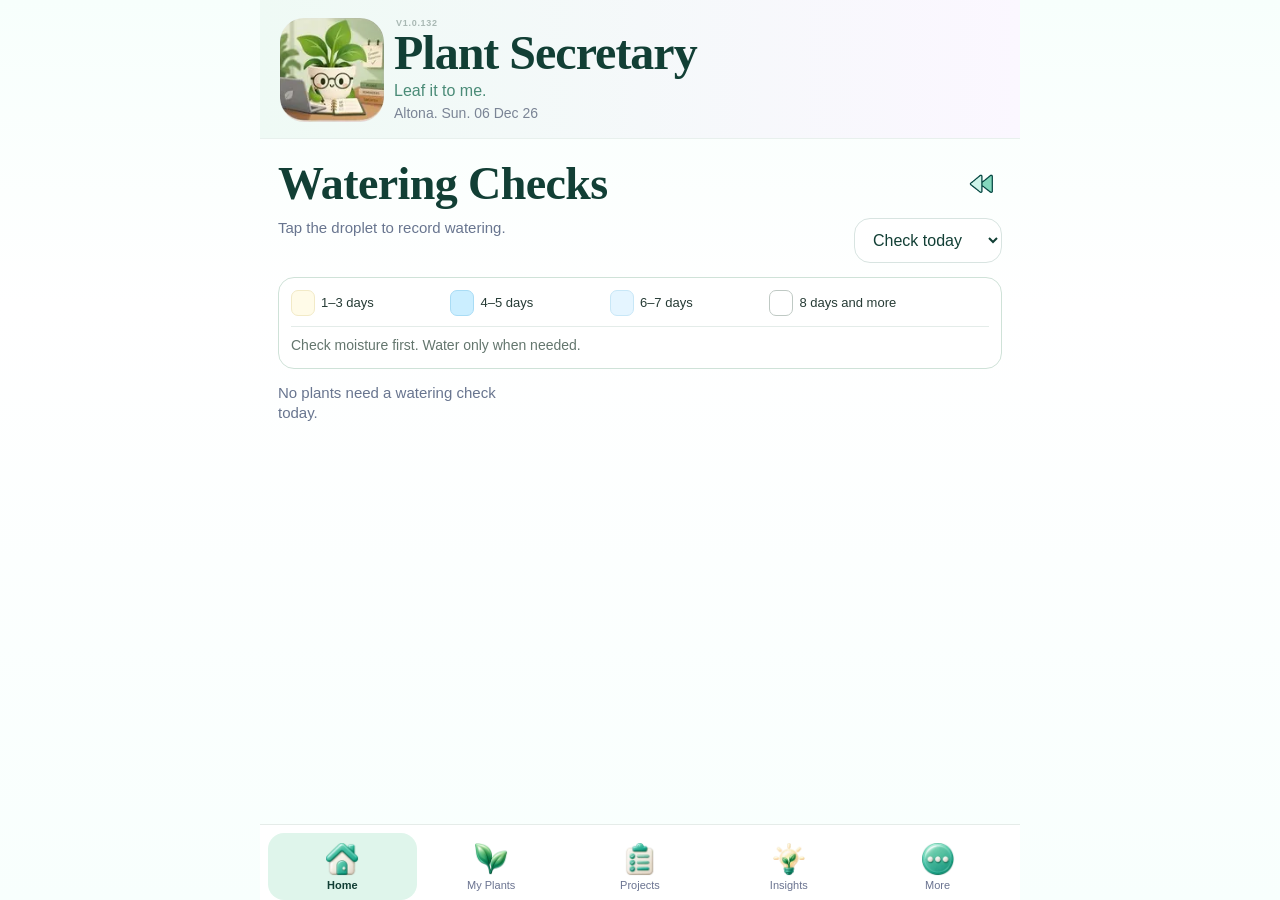
==== index.html @ b95bd858 "Update Brasil-only growing habit with Australian sources (v1.0.132)" ====
<!doctype html>
<html lang="en-AU">
<head>
<meta charset="utf-8">
<meta name="viewport" content="width=device-width,initial-scale=1,viewport-fit=cover,user-scalable=no">
<meta name="theme-color" content="#eef9f4">
<meta name="apple-mobile-web-app-capable" content="yes">
<meta name="apple-mobile-web-app-status-bar-style" content="default">
<meta name="apple-mobile-web-app-title" content="Plant Secretary">
<title>Plant Secretary</title>
<link rel="manifest" href="manifest.webmanifest">
<link rel="icon" href="icon.svg" type="image/svg+xml">
<style>
:root{--ink:#123f35;--muted:#68758f;--sea:#dff5eb;--sea2:#bfeadb;--green:#2f8f72;--lav:#eee5ff;--blue:#dff2ff;--blue2:#b8ddfb;--cream:#fffdf8;--card:#fff;--danger:#d74e5d;--shadow:0 8px 24px rgba(34,83,70,.08);--navh:76px}
*{box-sizing:border-box;-webkit-tap-highlight-color:transparent}html,body{margin:0;background:linear-gradient(180deg,#f7fffc 0,#fff 34%,#f8fffd 100%);color:var(--ink);font-family:-apple-system,BlinkMacSystemFont,"SF Pro Text","Segoe UI",sans-serif}body{min-height:100dvh}.app{max-width:760px;margin:0 auto;padding-bottom:calc(var(--navh) + env(safe-area-inset-bottom) + 16px)}
header{padding:calc(18px + env(safe-area-inset-top)) 20px 16px;background:linear-gradient(90deg,#effaf5,#fbf7ff);border-bottom:1px solid #e8f0ed}.brand{display:flex;align-items:center;justify-content:space-between;gap:14px}.brand-left{display:flex;gap:12px;align-items:center}.logo{font-size:46px;line-height:1}.version-label{display:block;margin:0 0 2px 2px;font-size:9px;line-height:1;letter-spacing:.08em;text-transform:uppercase;color:#7d918b;opacity:.62;font-weight:600}.brand h1{font-family:Georgia,serif;margin:0;font-size:clamp(32px,8vw,48px);line-height:.95;letter-spacing:-1px}.tag{margin:7px 0 0;color:#4a8b77;font-size:16px}.date{margin:5px 0 0;color:#7a8495;font-size:14px}.scribble{background:var(--lav);padding:10px 15px;border-radius:38% 44% 42% 48%;font-family:"Snell Roundhand","Segoe Script",cursive;color:#5b5a9c;font-size:15px;line-height:1.1;text-align:center;transform:rotate(-2deg)}
main{padding:18px 18px 28px}.page{display:none}.page.active{display:block}.section-head{display:flex;justify-content:space-between;align-items:center;gap:12px;margin-bottom:8px}.section-head h2{font-family:Georgia,serif;font-size:clamp(31px,8vw,46px);margin:0;letter-spacing:-.6px}.hint{color:var(--muted);font-size:15px;line-height:1.35;margin:0 0 15px}.select,.search,input,textarea,select{border:1px solid #d8e4e1;background:#fff;border-radius:16px;padding:12px 14px;font:inherit;color:var(--ink);outline:none}.select{min-width:132px}.controls{display:flex;gap:8px;overflow:auto;margin-bottom:14px}.pill{border:0;border-radius:999px;padding:10px 14px;background:#f1f5f4;color:#32564c;font-weight:650;white-space:nowrap}.pill.active{background:var(--green);color:#fff}.searchrow{display:flex;gap:8px;margin-bottom:14px}.search{width:100%}.iconbtn{border:0;background:var(--sea);border-radius:14px;padding:0 14px;font-size:20px;color:var(--ink)}
.tile-grid{display:grid;grid-template-columns:repeat(3,1fr);gap:10px}.plant-tile{aspect-ratio:1/1;border-radius:18px;padding:12px;background:linear-gradient(145deg,var(--blue),#edf9ff);border:1px solid #cae5f6;position:relative;display:flex;flex-direction:column;justify-content:space-between;box-shadow:0 4px 14px rgba(88,155,188,.08)}.plant-tile.regular{background:linear-gradient(145deg,#e7f7ff,#f4fbff)}.plant-tile.dry{background:linear-gradient(145deg,#fffdf7,#faf6ef);border-color:#eee8dd}.plant-tile.lav{background:linear-gradient(145deg,#f2ebff,#fbf8ff);border-color:#e7dcfa}.tile-top{display:flex;align-items:flex-start;justify-content:space-between}.light{font-size:33px;filter:saturate(1.1)}.ph{width:34px;height:34px;border-radius:50%;background:conic-gradient(#ff7c66 0 34%,#ffbf45 34% 66%,#f3e3c1 66% 100%);display:grid;place-items:center;border:2px solid #fff;box-shadow:0 1px 5px rgba(0,0,0,.08);font-size:9px;font-weight:800;color:#c34e3c}.ph.neutral{background:conic-gradient(#50b96d 0 45%,#d8d86d 45% 75%,#f4e7ca 75% 100%);color:#2d8a50}.tile-name{font-weight:800;font-size:16px;line-height:1.05;max-width:76%;margin-top:3px}.tile-bottom{display:flex;justify-content:space-between;align-items:end;gap:6px}.due{font-size:14px;color:#65718b;line-height:1.05}.due.today{font-weight:700}.drop{width:52px;height:52px;border:0;border-radius:15px;background:rgba(255,255,255,.86);box-shadow:inset 0 0 0 1px #cce6f4;display:grid;place-items:center;font-size:31px;cursor:pointer}.drop:active{transform:scale(.96)}.watered{outline:2px solid #4ba58a;background:linear-gradient(145deg,#d9f5eb,#effbf6)}
.nav{position:fixed;z-index:20;left:50%;bottom:0;transform:translateX(-50%);width:min(760px,100%);height:calc(var(--navh) + env(safe-area-inset-bottom));padding:8px 8px env(safe-area-inset-bottom);background:rgba(255,255,255,.96);backdrop-filter:blur(14px);border-top:1px solid #e5ece9;display:grid;grid-template-columns:repeat(5,1fr)}.nav button{border:0;background:transparent;border-radius:16px;color:#6a7390;font-size:11px;display:flex;flex-direction:column;align-items:center;justify-content:center;gap:3px}.nav button span{font-size:24px}.nav button.active{background:var(--sea);color:var(--ink);font-weight:700}
.summary{display:grid;grid-template-columns:repeat(2,1fr);gap:10px;margin:12px 0 16px}.sum{border-radius:18px;padding:14px;background:var(--card);box-shadow:var(--shadow);border:1px solid #e9efed}.sum:nth-child(2){background:var(--lav)}.sum:nth-child(3){background:#f7efe2}.sum:nth-child(4){background:var(--sea)}.sum strong{font-family:Georgia,serif;font-size:32px}.sum small{display:block;color:var(--muted);margin-top:3px}.panel{background:#fff;border:1px solid #e6eeeb;border-radius:20px;padding:15px;margin:12px 0;box-shadow:var(--shadow)}.panel h3{font-family:Georgia,serif;font-size:22px;margin:0 0 10px}.bar{height:12px;border-radius:999px;background:#edf2f0;overflow:hidden;margin:8px 0}.bar>i{display:block;height:100%;background:linear-gradient(90deg,#66b79e,#b7e6d8);border-radius:inherit}.due-list{display:grid;gap:8px}.due-item{display:flex;justify-content:space-between;align-items:center;padding:10px 0;border-bottom:1px solid #eef2f1}.due-item:last-child{border-bottom:0}
.collection{display:grid;grid-template-columns:repeat(2,1fr);gap:10px}.plant-card{background:#fff;border:1px solid #e4ece9;border-radius:18px;overflow:hidden;box-shadow:var(--shadow);cursor:pointer}.photo{aspect-ratio:4/3;background:linear-gradient(145deg,#e8f6ef,#eee8fb);display:grid;place-items:center;font-size:50px;overflow:hidden}.photo img{width:100%;height:100%;object-fit:cover}.pcopy{padding:10px}.pcopy strong{display:block}.pcopy em{display:block;color:#76809a;font-size:12px;margin-top:2px}.pcopy small{color:#65718b}.fab{position:fixed;right:max(18px,calc((100vw - 760px)/2 + 18px));bottom:calc(var(--navh) + env(safe-area-inset-bottom) + 18px);border:0;border-radius:999px;background:var(--green);color:#fff;padding:13px 16px;font-weight:750;box-shadow:0 10px 24px rgba(47,143,114,.27);z-index:15}
.project{display:flex;justify-content:space-between;gap:10px;align-items:center;padding:14px;border-radius:18px;background:#fff;border:1px solid #e7eeeb;margin-bottom:10px}.status{font-size:12px;padding:6px 9px;border-radius:999px;background:var(--lav);color:#65549a}.status.done{background:var(--sea);color:#2c755f}
.more-grid{display:grid;grid-template-columns:1fr 1fr;gap:10px}.more-card{border:1px solid #e4ece9;border-radius:18px;padding:15px;background:var(--sea);min-height:105px}.more-card:nth-child(even){background:var(--lav)}.more-card b{display:block;margin:8px 0 3px}.more-card small{color:#65718b}.full{grid-column:1/-1}
.modal{position:fixed;inset:0;z-index:50;background:rgba(17,42,35,.38);display:none;align-items:flex-end;justify-content:center}.modal.open{display:flex}.sheet{width:min(760px,100%);max-height:92dvh;overflow:auto;background:#fff;border-radius:28px 28px 0 0;padding:18px 18px calc(28px + env(safe-area-inset-bottom));box-shadow:0 -10px 30px rgba(0,0,0,.16)}.sheethead{display:flex;justify-content:space-between;align-items:center}.sheethead h3{font-family:Georgia,serif;font-size:28px;margin:0}.close{border:0;background:#eef4f2;border-radius:999px;width:38px;height:38px;font-size:21px}.hero-photo{width:100%;aspect-ratio:16/9;border-radius:18px;background:#fff;display:grid;place-items:center;overflow:hidden;font-size:70px}.hero-photo img{width:100%;height:100%;object-fit:cover}.formgrid{display:grid;gap:10px;margin-top:12px}.formgrid label{font-size:13px;color:#59677c}.formgrid input,.formgrid select,.formgrid textarea{width:100%;margin-top:5px}.primary{border:0;background:var(--green);color:#fff;border-radius:15px;padding:13px 16px;font-weight:750}.secondary{border:1px solid #cdded8;background:#fff;color:var(--ink);border-radius:15px;padding:12px 16px;font-weight:700}.actions{display:flex;gap:9px;margin-top:12px}.actions>*{flex:1}.quick{display:grid;grid-template-columns:repeat(2,1fr);gap:8px;margin-top:12px}.quick div{padding:10px;border-radius:14px;background:#f6faf8;font-size:13px}.history{font-size:13px;color:#627086}.history li{margin:8px 0}.guide-list{display:grid;gap:8px}.guide-row{padding:12px;border-radius:14px;background:linear-gradient(90deg,#f0fbf7,#f5efff);display:flex;justify-content:space-between;gap:10px}.toast{position:fixed;z-index:80;left:50%;bottom:calc(var(--navh) + env(safe-area-inset-bottom) + 12px);transform:translateX(-50%) translateY(20px);opacity:0;transition:.25s;background:#153f36;color:#fff;padding:10px 14px;border-radius:999px;font-size:13px;pointer-events:none}.toast.show{opacity:1;transform:translateX(-50%) translateY(0)}
@media(max-width:430px){header{padding-left:14px;padding-right:14px}.brand h1{font-size:35px}.logo{font-size:38px}.version-label{font-size:8px;margin-left:1px}.scribble{font-size:12px;padding:8px 10px}.date{font-size:12px}main{padding:16px 12px}.section-head h2{font-size:33px}.hint{font-size:13px}.tile-grid{grid-template-columns:repeat(3,1fr);gap:7px}.plant-tile{border-radius:14px;padding:9px}.light{font-size:26px}.ph{width:29px;height:29px}.tile-name{font-size:13px}.due{font-size:12px}.drop{width:43px;height:43px;border-radius:12px;font-size:25px}.summary{grid-template-columns:1fr 1fr}.more-grid{grid-template-columns:1fr 1fr}}
@media(max-width:350px){.tile-grid{grid-template-columns:repeat(2,1fr)}}
</style>
<link rel="stylesheet" href="home-art.css?v=25"><link rel="stylesheet" href="undo-control.css?v=1.0.41"><link rel="stylesheet" href="add-plant-icon.css?v=1.0.50"><link rel="stylesheet" href="nav-art.css?v=1.0.30"><link rel="stylesheet" href="more-art.css?v=1.0.75"><style id="my-plants-current">
#plants .collection{display:grid;grid-template-columns:repeat(4,minmax(0,1fr));gap:14px 10px;align-items:start}
#plants .plant-card{position:relative;display:flex;flex-direction:column;align-items:center;min-width:0;background:transparent;border:0;border-radius:0;overflow:visible;box-shadow:none;cursor:pointer}
#plants .photo{position:relative!important;width:100%;aspect-ratio:1/1!important;border-radius:50%!important;overflow:hidden!important;isolation:isolate;background:#fff;display:grid;place-items:center;font-size:32px;border:1px solid #e0eae6}
#plants .photo img{display:block;width:100%;height:100%;object-fit:cover;border-radius:50%}
#plants .pcopy{width:100%;min-height:34px;display:flex;justify-content:center;align-items:flex-start;padding:7px 2px 0;text-align:center;background:transparent}
#plants .pcopy strong{display:block;width:100%;font-size:11px;line-height:1.12;font-weight:750;overflow-wrap:anywhere;color:var(--ink)}
.plant-location-selector{display:flex;justify-content:flex-end;margin:2px 0 14px}.location-select{position:relative;display:inline-flex;align-items:center;gap:7px;background:var(--sea);border:1px solid #d2e7df;border-radius:15px;padding:8px 10px;color:var(--ink);min-width:128px}.location-select svg{width:20px;height:20px;flex:0 0 20px}.location-select select{appearance:auto;-webkit-appearance:menulist;border:0;background:transparent;padding:0 2px 0 0;border-radius:0;color:var(--ink);font:inherit;font-weight:700;min-width:88px;outline:0}
@media(max-width:430px){#plants .collection{grid-template-columns:repeat(4,minmax(0,1fr));gap:13px 8px}#plants .photo{font-size:27px}#plants .pcopy{min-height:32px;padding-top:6px}#plants .pcopy strong{font-size:10.5px;line-height:1.1}.plant-location-selector{margin-top:0;margin-bottom:12px}.location-select{min-width:118px;padding:7px 9px}.location-select select{font-size:13px;min-width:80px}.location-select svg{width:18px;height:18px;flex-basis:18px}}
@media(max-width:350px){#plants .collection{gap:11px 6px}#plants .pcopy strong{font-size:9.5px}}
</style></head>
<body>
<div class="app">
<header><div class="brand"><div class="brand-left"><span class="heading-logo-frame"><img class="heading-logo" src="assets/heading-logo.webp" alt=""></span><div><span class="version-label">v1.0.132</span><h1>Plant Secretary</h1><p class="tag">Your plants. Happier days.</p><p class="date" id="dateLine">Altona, Victoria</p></div></div><div class="scribble">Good plants<br>Brighter days ♡</div></div></header>
<main>
<section class="page active" id="home"><div class="section-head"><h2>Watering Checks</h2><select class="select" id="homeFilter"><option value="today">Check today</option><option value="today-indoor">Indoor</option><option value="today-outdoor">Outdoor</option><option value="all">All</option></select></div><p class="hint">Tap the droplet to record watering.</p><div class="watering-legend" role="group" aria-label="Tile colour legend"><div class="watering-legend-items"><span class="watering-legend-item"><i class="watering-legend-swatch pale-yellow" aria-hidden="true"></i><span>1–3 days</span></span><span class="watering-legend-item"><i class="watering-legend-swatch sky-blue" aria-hidden="true"></i><span>4–5 days</span></span><span class="watering-legend-item"><i class="watering-legend-swatch light-blue" aria-hidden="true"></i><span>6–7 days</span></span><span class="watering-legend-item"><i class="watering-legend-swatch white" aria-hidden="true"></i><span>8 days and more</span></span></div><p class="watering-legend-note">Check moisture first. Water only when needed.</p></div><div class="tile-grid" id="wateringGrid"></div></section>
<section class="page" id="plants"><div class="section-head"><div><h2>My Plants</h2><p class="hint" id="countLine" style="margin:2px 0 0"></p></div></div><div id="plantLocationSelector" class="plant-location-selector"><label class="location-select" aria-label="Filter plants by location"><svg viewBox="0 0 24 24" aria-hidden="true"><path d="M4 6h16M7 12h10M10 18h4" fill="none" stroke="currentColor" stroke-width="2" stroke-linecap="round"/></svg><select id="locationFilter"><option value="all">All plants</option><option value="Indoor">Indoor</option><option value="Outdoor">Outdoor</option></select></label></div><div class="collection" id="collection"></div><button class="fab" id="addPlantBtn">＋ Add Plant</button></section>
<section class="page" id="projects"><div class="section-head"><h2>Projects</h2></div><p class="hint">Repotting, propagating, buying new plants and anything else you want to plan.</p><div id="projectList"></div><button class="primary" id="newProjectBtn">＋ Add New Project</button></section>
<section class="page" id="insights"><div class="section-head"><h2>Insights</h2><select class="select"><option>This month</option></select></div><p class="hint">A summary of your plant care.</p><div class="summary" id="summaryCards"></div><div class="panel"><h3>Watering this month</h3><div class="bar"><i id="waterBar" style="width:0%"></i></div><small class="hint" id="waterText"></small></div><div class="panel"><h3>Care due soon</h3><div class="due-list" id="dueSoon"></div></div><div class="panel"><h3>Overdue care</h3><div class="due-list" id="overdue"></div></div><div class="panel"><h3>Your collection</h3><div id="collectionStats"></div></div></section>
<section class="page" id="more"><div class="section-head"><h2>More</h2></div><p class="hint">Tools, settings and extras for your plant journey.</p><div class="more-grid"><div class="more-card"><img class="more-art more-art-care-guides" src="assets/care-guides.webp" alt=""><b>Care Guides</b><small>General plant care tips and resources</small></div><div class="more-card"><img class="more-art more-art-plant-notes" src="assets/plant-notes.webp?v=1.0.72" alt=""><b>Plant Notes</b><small>Your notes, photos and observations</small></div><div class="more-card"><b>Reminders</b><small>Manage care reminders</small></div><div class="more-card"><img class="more-art more-art-weather" src="assets/weather.webp?v=1.0.72" alt=""><b>Weather</b><small>Altona, Victoria</small></div><div class="more-card"><img class="more-art more-art-backup-restore" src="assets/backup-restore.webp?v=1.0.75" alt=""><b>Backup & Restore</b><small>Export or import your saved data</small></div><div class="more-card"><img class="more-art more-art-settings" src="assets/settings.webp?v=1.0.78" alt=""><b>Settings</b><small>Units, notifications and preferences</small></div><div class="more-card full"><img class="more-art more-art-about" src="assets/about-plant-secretary.webp" alt=""><b>About Plant Secretary</b><small>Version 1.0.127 · Local-first personal plant care app</small></div></div></section>
</main>
<nav class="nav"><button class="active" data-page="home"><span>⌂</span>Home</button><button data-page="plants"><span>🌿</span>My Plants</button><button data-page="projects"><span>☑︎</span>Projects</button><button data-page="insights"><span>▥</span>Insights</button><button data-page="more"><span>☰</span>More</button></nav>
</div>
<div class="modal" id="plantModal"><div class="sheet"><div class="sheethead"><h3 id="modalTitle">Plant Profile</h3><button class="close" data-close>×</button></div><div id="plantProfile"></div></div></div>
<div class="modal" id="addModal"><div class="sheet"><div class="sheethead"><h3>Add a New Plant</h3><button class="close" data-close>×</button></div><form id="addForm" class="formgrid"><label>Photo<input id="newPhoto" type="file" accept="image/*"></label><label>Plant / display name<input id="newName" required placeholder="e.g. Gardenia"></label><label>Botanical name<input id="newBotanical" required placeholder="e.g. Gardenia jasminoides"></label><label>Date acquired<input id="newAcquiredDate" type="date" required></label><label>Location<select id="newLocation"><option>Indoor</option><option>Outdoor</option></select></label><button class="primary" type="submit">Save Plant</button></form></div></div>
<div class="toast" id="toast"></div>
<script src="plant-storage.js?v=1.0.121"></script>
<script>
const BASE_PLANTS=[
['Begonia','Begonia maculata','Indoor',null,'indirect','5.5–6.5','moist'],['Birkin — green pot','Philodendron Birkin','Indoor',null,'indirect','5.5–6.5','regular'],['Birkin — white pot','Philodendron Birkin','Indoor',null,'indirect','5.5–6.5','regular'],['Burro’s Tail','Sedum morganianum','Indoor',null,'sun','6.0–7.0','dry'],['Coriander','Coriandrum sativum','Indoor',null,'sun','6.2–6.8','moist'],['Friendship Plant','Pilea involucrata','Indoor',null,'indirect','5.5–6.5','moist'],['Gardenia','Gardenia jasminoides','Indoor',null,'indirect','5.0–6.0','moist'],['Golden Pothos','Epipremnum aureum','Indoor',null,'indirect','6.0–6.5','regular'],['Ice Plant','Mesembryanthemum / Delosperma','Indoor',null,'sun','6.0–7.0','dry'],['Maidenhair Fern','Adiantum','Indoor',null,'indirect','5.5–6.5','moist'],['Marble Queen Pothos','Epipremnum aureum Marble Queen','Indoor',null,'indirect','6.0–6.5','regular'],['Monstera — thick','Monstera deliciosa','Indoor',null,'indirect','5.5–7.0','regular'],['Monstera — thin','Monstera deliciosa','Indoor',null,'indirect','5.5–7.0','regular'],['Orchids — Purple','Phalaenopsis','Indoor',null,'indirect','5.5–6.5','regular'],['Orchids — White','Phalaenopsis','Indoor',null,'indirect','5.5–6.5','regular'],['Peace Lily','Spathiphyllum','Indoor',null,'indirect','5.8–6.5','moist'],['Pink Lady','Callisia repens','Indoor',null,'indirect','5.5–6.5','regular'],['Snake Plant — Bub','Dracaena trifasciata','Indoor',null,'low','5.5–7.5','dry'],['Snake Plant — Mum','Dracaena trifasciata','Indoor',null,'low','5.5–7.5','dry'],['Variegated String of Pearls','Curio rowleyanus','Indoor',null,'sun','6.0–7.0','dry'],['Window Boat','Haworthia cymbiformis','Indoor',null,'indirect','6.0–7.5','dry'],['ZZ Plant — Thick','Zamioculcas zamiifolia','Indoor',null,'low','6.0–7.0','dry'],['ZZ Plant — Thin','Zamioculcas zamiifolia','Indoor',null,'low','6.0–7.0','dry'],['Bougainvillea — White','Bougainvillea','Outdoor',null,'sun','5.5–6.5','regular'],['Calamansi — Dwarf','Citrus × microcarpa','Outdoor',null,'sun','5.5–6.5','regular'],['Firecracker — Chilli','Capsicum annuum','Outdoor',null,'sun','6.0–6.8','moist'],['Habanero','Capsicum chinense','Outdoor',null,'sun','6.0–6.8','moist'],['Jalapeño','Capsicum annuum','Outdoor',null,'sun','6.0–6.8','moist'],['Lemon','Citrus limon','Outdoor',null,'sun','5.5–6.5','regular'],['Lemon — Dwarf',"Citrus × limon 'Meyer'",'Outdoor',null,'sun','5.5–6.5','regular'],['Mint','Mentha','Outdoor',null,'part','6.0–7.0','moist'],['Parsley','Petroselinum crispum','Outdoor',null,'part','6.0–7.0','moist'],['Rosemary — purple flowers','Salvia rosmarinus','Outdoor',null,'sun','6.0–7.5','dry'],['Silver Dollar Eucalyptus','Eucalyptus cinerea','Outdoor',null,'sun','5.5–7.5','regular'],['Thai Peppers','Capsicum annuum','Outdoor',null,'sun','6.0–6.8','moist'],['Timble — Chilli','Capsicum annuum','Outdoor',null,'sun','6.0–6.8','moist']
];
const KEY='plant-secretary-v1'; const PROJECT_KEY='plant-secretary-projects-v1';
function seed(){return BASE_PLANTS.map((p,i)=>({id:'p'+i,name:p[0],botanical:p[1],common:'',location:p[2],interval:null,light:p[4],ph:p[5],demand:p[6],lastWatered:null,history:[],notes:'',photoId:null}))}
let plants=JSON.parse(localStorage.getItem(KEY)||'null')||seed(); let projects=JSON.parse(localStorage.getItem(PROJECT_KEY)||'null')||[{id:1,title:'Repot Peace Lily',type:'Repotting',status:'To do'},{id:2,title:'Propagate Monstera',type:'Propagation',status:'In progress'},{id:3,title:'Buy new plant',type:'Wishlist',status:'To do'}]; let plantFilter='all',sortAsc=true;
const $=s=>document.querySelector(s), $$=s=>[...document.querySelectorAll(s)];
function save(){const pending=window.PLANT_DATA_STORAGE.persist({plants,projects});pending.catch(error=>console.error('Plant records could not be saved',error));return pending}
function latestWateredAt(p){const history=(p?.history||[]).filter(h=>h?.type==='Watered'&&h.date).map(h=>h.date).sort((a,b)=>new Date(b)-new Date(a));return history[0]||p?.lastWatered||null}
function daysUntil(p){const interval=window.PLANT_WATERING_AUDIT?.interval(p)??null;if(interval===null)return null;const last=latestWateredAt(p);if(!last)return 0;const due=new Date(last);due.setHours(0,0,0,0);due.setDate(due.getDate()+interval);const t=new Date();t.setHours(0,0,0,0);return Math.ceil((due-t)/86400000)}
function lightIcon(l){return l==='sun'?'☀️':l==='part'?'🌤️':l==='low'?'☁️':'🌤️'}
function tileClass(p,i){return p.demand==='dry'?'dry':p.demand==='regular'?'regular':(i%7===0?'lav':'')}
function dueLabel(p){const d=daysUntil(p);if(d===null)return 'Manual moisture check';if(!latestWateredAt(p)||d<=0)return 'Check today';if(d===1)return 'In 1 day';return `In ${d} days`}
function renderWatering(){const mode=$('#homeFilter').value;const locationRank=location=>String(location||'').toLowerCase()==='indoor'?0:String(location||'').toLowerCase()==='outdoor'?1:2;let list=[...plants].sort((a,b)=>{const byLocation=locationRank(a.location)-locationRank(b.location);return byLocation||String(a.name||'').localeCompare(String(b.name||''),'en-AU',{sensitivity:'base',numeric:true})});if(mode==='today')list=list.filter(p=>daysUntil(p)!==null&&daysUntil(p)<=0);$('#wateringGrid').innerHTML=list.map((p,i)=>`<article class="plant-tile ${tileClass(p,i)} ${p.lastWatered&&daysUntil(p)>0?'watered':''}"><div><div class="tile-top"><span class="light">${lightIcon(p.light)}</span><span class="ph ${/6\.5–7|6\.0–7|7\.5/.test(p.ph)?'neutral':''}">pH</span></div><div class="tile-name">${p.name}</div></div><div class="tile-bottom"><div class="due ${daysUntil(p)!==null&&daysUntil(p)<=0?'today':''}">${dueLabel(p)}</div><button class="drop" aria-label="Record watering for ${p.name}" data-water="${p.id}">💧</button></div></article>`).join('')||'<p class="hint">No plants need a watering check today.</p>'}
function renderCollection(){let list=plants.filter(p=>plantFilter==='all'||p.location===plantFilter);list.sort((a,b)=>String(a.name||'').localeCompare(String(b.name||''),'en-AU',{sensitivity:'base',numeric:true}));const indoor=plants.filter(p=>p.location==='Indoor').length,outdoor=plants.length-indoor;$('#countLine').textContent=`${plants.length} plants · ${indoor} Indoor · ${outdoor} Outdoor`;$('#collection').innerHTML=list.map(p=>`<article class="plant-card" data-profile="${p.id}" role="button" tabindex="0"><div class="photo" id="photo-${p.id}">🌿</div><div class="pcopy"><strong>${p.name}</strong></div></article>`).join('');list.forEach(loadCardPhoto);requestAnimationFrame(()=>{window.PLANT_PHOTO_TOOLS?.applyWithin(document.getElementById('collection'))})}
function renderProjects(){ $('#projectList').innerHTML=projects.map(p=>`<div class="project"><div><b>${p.title}</b><div class="hint" style="margin:3px 0 0">${p.type}</div></div><button class="status ${p.status==='Done'?'done':''}" data-project="${p.id}">${p.status}</button></div>`).join('')}
function renderInsights(){const now=new Date(),month=now.getMonth();let watered=0,pruned=0,repotted=0,fed=0;plants.forEach(p=>(p.history||[]).forEach(h=>{const d=new Date(h.date);if(d.getMonth()===month&&d.getFullYear()===now.getFullYear()){if(h.type==='Watered')watered++;if(h.type==='Pruned')pruned++;if(h.type==='Repotted')repotted++;if(h.type==='Fed')fed++}}));$('#summaryCards').innerHTML=`<div class="sum"><strong>${watered}</strong><small>Plants watered this month</small></div><div class="sum"><strong>${pruned}</strong><small>Plants pruned</small></div><div class="sum"><strong>${repotted}</strong><small>Plants repotted</small></div><div class="sum"><strong>${fed}</strong><small>Plants fed</small></div>`;$('#waterBar').style.width=Math.min(100,watered/Math.max(1,plants.length)*100)+'%';$('#waterText').textContent=`${watered} watering records this month across ${plants.length} plants.`;const due=plants.map(p=>({p,d:daysUntil(p)})).filter(x=>x.d>0&&x.d<=7).sort((a,b)=>a.d-b.d).slice(0,6);$('#dueSoon').innerHTML=due.map(x=>`<div class="due-item"><b>${x.p.name}</b><span>in ${x.d} day${x.d===1?'':'s'} 💧</span></div>`).join('')||'<span class="hint">Nothing due in the next 7 days.</span>';const over=plants.map(p=>({p,d:daysUntil(p)})).filter(x=>x.p.lastWatered&&x.d<0).sort((a,b)=>a.d-b.d).slice(0,6);$('#overdue').innerHTML=over.map(x=>`<div class="due-item"><b>${x.p.name}</b><span style="color:var(--danger)">${Math.abs(x.d)} day${Math.abs(x.d)===1?'':'s'} overdue</span></div>`).join('')||'<span class="hint">No overdue watering records.</span>';const indoor=plants.filter(p=>p.location==='Indoor').length;$('#collectionStats').innerHTML=`<div style="font-size:30px;font-family:Georgia,serif"><b>${plants.length}</b> plants</div><p class="hint">${indoor} indoor · ${plants.length-indoor} outdoor</p>`}
function renderAll(){renderWatering();renderCollection();renderProjects();renderInsights()}
async function water(id){
  await window.PLANT_STORAGE_READY;
  const p=plants.find(x=>String(x.id)===String(id));if(!p)return false;
  const previousHistory=p.history,previousLastWatered=p.lastWatered;
  const history=Array.isArray(p.history)?p.history:[],nowDate=new Date();
  const sameLocalDay=v=>{const d=new Date(v);return !Number.isNaN(d.getTime())&&d.getFullYear()===nowDate.getFullYear()&&d.getMonth()===nowDate.getMonth()&&d.getDate()===nowDate.getDate()};
  if(history.some(h=>h?.type==='Watered'&&sameLocalDay(h.date))){renderWatering();toast(`Watering is already recorded today for ${p.name}`);return false}
  const now=nowDate.toISOString();p.lastWatered=now;p.history=[{type:'Watered',date:now},...history];
  try{await save()}catch(error){p.history=previousHistory;p.lastWatered=previousLastWatered;throw error}
  try{renderWatering()}catch(error){console.error('Watering saved, but grid refresh failed',error)}try{renderInsights()}catch(error){console.error('Insights refresh failed after watering was saved',error)}toast(`${p.name} watered · ${daysUntil(p)===null?'manual moisture checks required':`next inspection in ${window.PLANT_WATERING_AUDIT.interval(p)} days`}`);return true;
}window.PLANT_RECORD_WATERING=water;
function toast(t){const el=$('#toast');el.textContent=t;el.classList.add('show');setTimeout(()=>el.classList.remove('show'),2200)}
function openModal(id){const p=plants.find(x=>x.id===id);if(!p)return;$('#plantModal').dataset.plantId=String(p.id);$('#modalTitle').textContent=p.name;$('#plantProfile').innerHTML=`<div class="hero-photo" id="hero-${p.id}">🌿</div><div class="quick"><div><b>Water</b><br>${window.PLANT_WATERING_AUDIT?.summary(p)||'Manual moisture checks'}</div><div>${lightIcon(p.light)} <b>Sunlight</b><br>${p.light==="sun"?"direct":p.light}</div><div><b>Soil</b><br><span data-care-summary="soil"></span></div><div><b>pH</b><br>${p.ph||'Not set'}</div><div><b>Feed</b><br><span data-care-summary="feed"></span></div><div><b>Prune / Pinch</b><br><span data-care-summary="prune"></span></div></div><div class="panel"><h3>Care History</h3><ul class="history">${(()=>{let seenWatered=false;return [...(p.history||[])].sort((a,b)=>new Date(b.date)-new Date(a.date)).filter(h=>h.type!=='Watered'||(!seenWatered&&(seenWatered=true))).slice(0,8)})().map(h=>`<li><b>${h.type}</b> · ${new Date(h.date).toLocaleDateString('en-AU')}</li>`).join('')||'<li>No care records yet.</li>'}</ul><div class="actions"><button class="secondary" data-log="Pruned" data-id="${p.id}">Log pruning</button><button class="secondary" data-log="Pinched" data-id="${p.id}">Log pinching</button></div><div class="actions"><button class="secondary" data-log="Repotted" data-id="${p.id}">Log repotting</button><button class="secondary" data-log="Fed" data-id="${p.id}">Log feeding</button></div></div><div class="panel"><h3>Comprehensive Care Guide</h3><div class="guide-list">${['Plant features','Sunlight','Watering checks','Soil','pH','Feeding','Growth habit','Pruning','Pinching','Repotting','Propagation','Common problems','Seasonal care','Recommended products'].map(x=>`<div class="guide-row"><b>${x}</b><span>›</span></div>`).join('')}</div></div>`;loadHeroPhoto(p);$('#plantModal').classList.add('open')}
function closeModals(){$$('.modal').forEach(m=>m.classList.remove('open'))}
function logCare(id,type){const p=plants.find(x=>x.id===id);p.history=p.history||[];p.history.unshift({type,date:new Date().toISOString()});save();openModal(id);renderInsights();toast(`${type} recorded for ${p.name}`)}
function db(){return new Promise((res,rej)=>{const r=indexedDB.open('PlantSecretaryPhotos',1);r.onupgradeneeded=()=>r.result.createObjectStore('photos');r.onsuccess=()=>res(r.result);r.onerror=()=>rej(r.error)})}
const PHOTO_MAX_SOURCE_BYTES=20*1024*1024,PHOTO_MAX_EDGE=1280,PHOTO_WEBP_QUALITY=.82;
async function decodePhoto(file){if('createImageBitmap'in window){try{return{source:await createImageBitmap(file,{imageOrientation:'from-image'}),close:true}}catch(_){try{return{source:await createImageBitmap(file),close:true}}catch(__){}}}const url=URL.createObjectURL(file);try{const img=new Image();img.decoding='async';img.src=url;if(img.decode)await img.decode();else await new Promise((resolve,reject)=>{img.onload=resolve;img.onerror=reject});return{source:img,close:false}}finally{URL.revokeObjectURL(url)}}
function encodePhotoCanvas(canvas,type){return new Promise((resolve,reject)=>{try{canvas.toBlob(resolve,type,PHOTO_WEBP_QUALITY)}catch(error){reject(error)}})}
async function optimizePhoto(file){
 if(!(file instanceof Blob)||!String(file.type||'').toLowerCase().startsWith('image/'))throw new Error('PHOTO_NOT_IMAGE');
 if(file.size>PHOTO_MAX_SOURCE_BYTES)throw new Error('PHOTO_TOO_LARGE');
 let loaded;try{loaded=await decodePhoto(file)}catch(_){throw new Error('PHOTO_UNSUPPORTED')}
 const src=loaded.source;
 try{
  const w=Number(src.width||src.naturalWidth)||0,h=Number(src.height||src.naturalHeight)||0;
  if(!w||!h)throw new Error('PHOTO_UNSUPPORTED');
  const scale=Math.min(1,PHOTO_MAX_EDGE/Math.max(w,h)),canvas=document.createElement('canvas');
  canvas.width=Math.max(1,Math.round(w*scale));canvas.height=Math.max(1,Math.round(h*scale));
  const ctx=canvas.getContext('2d');if(!ctx)throw new Error('PHOTO_PROCESSING_FAILED');
  ctx.drawImage(src,0,0,canvas.width,canvas.height);
  let blob=null;try{blob=await encodePhotoCanvas(canvas,'image/webp')}catch(_){}
  if(blob?.size>0&&blob.type==='image/webp')return blob;
  // Safari may return PNG for an unsupported WebP request. Explicitly request
  // compressed JPEG instead, with white behind any transparent pixels.
  ctx.save();ctx.globalCompositeOperation='destination-over';ctx.fillStyle='#fff';
  ctx.fillRect(0,0,canvas.width,canvas.height);ctx.restore();
  try{blob=await encodePhotoCanvas(canvas,'image/jpeg')}catch(_){blob=null}
  if(!blob?.size||blob.type!=='image/jpeg')throw new Error('PHOTO_ENCODING_UNAVAILABLE');
  return blob;
 }finally{if(loaded.close&&typeof src.close==='function')src.close()}
}
function photoStoreError(err){if(err?.message==='PHOTO_TOO_LARGE')return'Photo is too large. Choose an image under 20 MB.';if(err?.message==='PHOTO_NOT_IMAGE')return'That file is not a supported image.';if(err?.message==='PHOTO_UNSUPPORTED')return'This photo format cannot be decoded. Choose another photo.';if(err?.message==='PHOTO_ENCODING_UNAVAILABLE')return'This browser could not create a compressed WebP or JPEG photo.';if(err?.name==='QuotaExceededError')return'Photo storage is full. Export a backup before removing photos.';return'Photo could not be processed.'}
async function putPhotoBlob(id,blob){const d=await db();try{await new Promise((res,rej)=>{const tx=d.transaction('photos','readwrite');tx.objectStore('photos').put(blob,id);tx.oncomplete=res;tx.onerror=()=>rej(tx.error);tx.onabort=()=>rej(tx.error||new Error('Photo save aborted'))})}finally{d.close()}}
async function storePhoto(id,file){try{const optimized=await optimizePhoto(file);await putPhotoBlob(id,optimized);return true}catch(err){console.warn('Photo save failed',err);toast(photoStoreError(err));return false}}
async function optimizeStoredPhotos(){let d;try{d=await db();const items=await new Promise((res,rej)=>{const out=[],tx=d.transaction('photos','readonly'),req=tx.objectStore('photos').openCursor();req.onsuccess=()=>{const cur=req.result;if(!cur){res(out);return}out.push([cur.key,cur.value]);cur.continue()};req.onerror=()=>rej(req.error)});d.close();d=null;for(const [id,blob] of items){if(!(blob instanceof Blob))continue;if(['image/webp','image/jpeg'].includes(blob.type)&&blob.size<=700*1024)continue;try{const optimized=await optimizePhoto(blob);if(optimized.size<blob.size)await putPhotoBlob(id,optimized)}catch(err){console.warn('Existing photo optimisation skipped',id,err)}}}catch(err){console.warn('Stored photo optimisation unavailable',err)}finally{try{d?.close()}catch(_){}}}
async function getPhoto(id){const d=await db();const v=await new Promise((res,rej)=>{const r=d.transaction('photos').objectStore('photos').get(id);r.onsuccess=()=>res(r.result);r.onerror=()=>rej(r.error)});d.close();return v}
async function loadCardPhoto(p){let f=null;try{f=await getPhoto(p.id)}catch(err){console.warn('Card photo unavailable',err);return}if(!f)return;const el=$('#photo-'+p.id);if(el){const u=URL.createObjectURL(f),img=document.createElement('img');img.alt=p.name;img.onload=()=>{URL.revokeObjectURL(u);window.PLANT_PHOTO_TOOLS?.applyWithin(el)};img.onerror=()=>URL.revokeObjectURL(u);el.replaceChildren(img);window.PLANT_PHOTO_TOOLS?.applyWithin(el);img.src=u}}
async function loadHeroPhoto(p){let f=null;try{f=await getPhoto(p.id)}catch(err){console.warn('Profile photo unavailable',err);return}if(!f)return;const el=$('#hero-'+p.id);if(el){const u=URL.createObjectURL(f),img=document.createElement('img');img.alt=p.name;img.onload=()=>{URL.revokeObjectURL(u);window.PLANT_PHOTO_TOOLS?.applyWithin(el)};img.onerror=()=>URL.revokeObjectURL(u);el.replaceChildren(img);window.PLANT_PHOTO_TOOLS?.applyWithin(el);img.src=u}}
function nav(page){$$('.page').forEach(p=>p.classList.toggle('active',p.id===page));$$('.nav button').forEach(b=>b.classList.toggle('active',b.dataset.page===page));if(page==='plants')renderCollection();if(page==='insights')renderInsights();requestAnimationFrame(()=>window.PLANT_PHOTO_TOOLS?.applyAll());window.scrollTo({top:0,behavior:'smooth'})}
$$('.nav button').forEach(b=>b.onclick=()=>nav(b.dataset.page));$('#homeFilter').onchange=renderWatering;$('#locationFilter').onchange=e=>{plantFilter=e.target.value;renderCollection()};$('#addPlantBtn').onclick=()=>$('#addModal').classList.add('open');$$('[data-close]').forEach(b=>b.onclick=closeModals);$$('.modal').forEach(m=>m.addEventListener('click',e=>{if(e.target===m)closeModals()}));
document.addEventListener('click',e=>{const target=e.target instanceof Element?e.target:null;if(!target)return;const w=target.closest('[data-water]');if(w){const recorder=typeof window.PLANT_RECORD_WATERING==='function'?window.PLANT_RECORD_WATERING:water;recorder(w.dataset.water);if($('#plantModal').classList.contains('open'))openModal(w.dataset.water);return}const card=target.closest('[data-profile]');if(card){openModal(card.dataset.profile);return}const l=target.closest('[data-log]');if(l){logCare(l.dataset.id,l.dataset.log);return}const pr=target.closest('[data-project]');if(pr){const p=projects.find(x=>String(x.id)===pr.dataset.project);if(!p)return;p.status=p.status==='Done'?'To do':p.status==='To do'?'In progress':'Done';save();renderProjects()}});
document.addEventListener('change',async e=>{if(e.target.dataset.photo){const f=e.target.files[0];if(f){const saved=await storePhoto(e.target.dataset.photo,f);if(!saved)return;renderCollection();openModal(e.target.dataset.photo);toast('Photo updated')}}});
$('#addForm').onsubmit=async e=>{e.preventDefault();const form=e.currentTarget,button=form.querySelector('button[type="submit"]'),name=$('#newName').value.trim(),botanical=$('#newBotanical').value.trim(),acquired=$('#newAcquiredDate').value,location=$('#newLocation').value;if(!name||!botanical||!acquired){form.reportValidity?.();toast('Complete the required plant details');return}const acquiredDate=new Date(`${acquired}T12:00:00`);if(Number.isNaN(acquiredDate.getTime())){toast('Choose a valid date acquired');return}if(button?.disabled)return;if(button)button.disabled=true;const id='p'+Date.now();let added=false;try{const p={id,name,botanical,location,interval:null,light:'',ph:'',demand:'',lastWatered:null,history:[],notes:'',photoId:null,originType:'',originDate:acquiredDate.toISOString(),propagationMethod:'',rootingMedium:''};const care=window.PLANT_BOTANICAL_CARE?.get?.(botanical)||null;if(care)window.PLANT_BOTANICAL_CARE.applyToPlant(p);else{const norm=s=>String(s||'').trim().toLowerCase().replace(/\s+/g,' ');const base=(BASE_PLANTS||[]).find(x=>norm(x[1])===norm(botanical))||null;if(base){p.light=base[4];p.ph=base[5];p.demand=base[6]}}const f=$('#newPhoto').files[0];if(f){const photoSaved=await window.storePhoto(id,f);if(!photoSaved){toast('Plant was not saved because the photo could not be stored');return}}plants.push(p);added=true;await save();form.reset();closeModals();renderAll();nav('plants');toast(care?`${p.name} added with botanical care details`:`${p.name} added`)}catch(err){if(added){const i=plants.findIndex(x=>String(x.id)===String(id));if(i>=0)plants.splice(i,1)}console.error('Add plant failed',err);const reason=err?.name==='QuotaExceededError'?'Plant storage is full':err?.message||'Unknown save error';toast(`Plant could not be saved: ${reason}`)}finally{if(button)button.disabled=false}};
$('#newProjectBtn').onclick=()=>{const title=prompt('Project name');if(!title)return;projects.unshift({id:Date.now(),title,type:'Plant project',status:'To do'});save();renderProjects()};
window.PLANT_STORAGE_READY=window.PLANT_DATA_STORAGE.read().then(snapshot=>{if(snapshot&&Array.isArray(snapshot.plants)&&Array.isArray(snapshot.projects)){plants=snapshot.plants;projects=snapshot.projects;window.PLANT_BOTANICAL_CARE?.hydrateAll?.();renderAll()}}).catch(error=>{console.warn('Durable plant record load unavailable; existing local records retained',error)});
optimizeStoredPhotos().then(()=>renderCollection()).catch(()=>{});const d=new Date();$('#dateLine').textContent=`Altona, Victoria · ${d.toLocaleDateString('en-AU',{weekday:'long',day:'numeric',month:'short',year:'numeric'})}`;renderAll();if('serviceWorker'in navigator){navigator.serviceWorker.register('sw.js',{updateViaCache:'none'}).then(reg=>reg.update().catch(()=>{})).catch(()=>{})}
</script>
<script src="watering-audit.js?v=1.0.129"></script><script src="home-art.js?v=1.0.128"></script><script src="my-plants-display.js?v=1.0.82"></script><script src="botanical-care.js?v=1.0.128"></script><script src="practical-care.js?v=1.0.132"></script><script src="care-presentation.js?v=1.0.130"></script><script src="app-prefs.js?v=1.0.132"></script><script src="app-actions.js?v=1.0.129"></script><script src="project-editor.js?v=1.0.56"></script><script src="photo-editor.js?v=1.0.121"></script><script src="photo-menu-fix.js?v=1.0.73"></script><script src="profile-performance.js?v=1.0.121"></script><script src="profile-care-summary-v2.js?v=1.0.128"></script><script src="care-history-edit.js?v=1.0.109"></script><script src="plant-origin.js?v=1.0.121"></script><script src="app-stability.js?v=1.0.121"></script><script src="profile-identity.js?v=1.0.128"></script><script src="care-history-control.js?v=1.0.83"></script></body>
</html>
---- home-art.css ----
.logo{display:none!important}.heading-logo-frame{display:block;position:relative;width:104px;height:104px;flex:0 0 104px;border-radius:24px;overflow:hidden;background:transparent}.heading-logo{position:absolute;left:50%;top:50%;width:136%;height:136%;max-width:none;object-fit:cover;object-position:center;transform:translate(-50%,-50%);display:block}.brand{justify-content:flex-start!important;align-items:center!important}.brand-left{margin:0!important;gap:10px!important;min-width:0;flex:1 1 auto;align-items:center!important}.brand-left>div:last-child{min-width:0}.brand h1{max-width:100%;word-break:normal}.tag-pants{display:inline-block;font-size:1em;line-height:1;vertical-align:-.08em;filter:saturate(.9) drop-shadow(0 1px 1px rgba(20,65,92,.18));text-shadow:inset 0 1px 0 rgba(255,255,255,.7)}.title-row{display:flex;align-items:center;gap:10px;min-width:0;flex:1 1 auto}.undo-btn{width:48px;height:32px;border:0;border-radius:0;background-image:url('[data-uri]');background-size:contain;background-position:center;background-repeat:no-repeat;background-color:transparent;display:block;transition:.18s;opacity:1;flex:0 0 auto;padding:0;filter:none}.undo-btn.active{opacity:1;cursor:pointer;filter:none}.undo-btn:disabled{opacity:1;filter:none}.light-art{width:68px;height:68px;display:inline-block;flex:0 0 auto;background-image:url('assets/home-sunlight.webp');background-size:300% 100%;background-repeat:no-repeat;background-color:transparent}.light-art.direct{background-position:0% 50%}.light-art.indirect{background-position:50% 50%}.light-art.low{background-position:100% 50%}.ph-gauge{width:38px;height:38px;display:inline-block;flex:0 0 auto;background-image:url('assets/home-ph.webp');background-size:300% 100%;background-repeat:no-repeat;border-radius:50%}.ph-gauge.acid{background-position:left center}.ph-gauge.slight{background-position:center center}.ph-gauge.alkaline{background-position:right center}.drop{background-image:url('assets/water-drop.webp')!important;background-size:contain!important;background-position:center!important;background-repeat:no-repeat!important;background-color:transparent!important;box-shadow:none!important;border:0!important;outline:none!important;border-radius:0!important;font-size:0!important;overflow:visible!important;background-clip:padding-box!important;padding:0!important;-webkit-appearance:none!important;appearance:none!important}.drop::before,.drop::after{content:none!important;background:transparent!important;box-shadow:none!important;border:0!important}.drop:active{transform:scale(.96)}
#home .plant-tile.interval-pale-yellow{background:#fffbe8!important;border-color:#f2eac7!important}
#home .plant-tile.interval-sky-blue{background:#cbeeff!important;border-color:#a9dcf5!important}
#home .plant-tile.interval-light-blue{background:#e5f5ff!important;border-color:#c8e7f7!important}
#home .plant-tile.interval-white{background:#fff!important;border-color:#e4ece9!important}
#home .plant-tile.watered{outline:none!important;box-shadow:inset 0 0 0 2px #4ba58a,0 4px 14px rgba(88,155,188,.08)!important}
#home{width:100%;max-width:100%;min-width:0;overflow-x:hidden}#home .section-head{min-width:0}#home .section-head>.select{flex:0 0 auto}#home .title-row h2{flex:0 1 auto;min-width:0}#home .tile-grid{width:100%;max-width:100%;min-width:0;grid-template-columns:repeat(3,minmax(0,1fr))}#home .plant-tile{width:100%;min-width:0;max-width:100%;aspect-ratio:1/1;overflow:visible}#home .tile-top,#home .tile-bottom{min-width:0}#home .tile-name{min-width:0;max-width:100%;overflow-wrap:anywhere;position:relative;z-index:3;margin-top:-24px;text-shadow:0 1px 2px rgba(255,255,255,.9)}#home .drop{width:56px;height:56px;min-width:56px;min-height:56px;flex:0 0 56px;filter:saturate(1.25) brightness(1.08)}
@media(max-width:430px){header{padding-left:6px!important;padding-right:10px!important}.heading-logo-frame{width:104px;height:104px;flex-basis:104px;border-radius:24px}.heading-logo{width:136%;height:136%}.brand-left{gap:8px!important}.brand h1{font-size:35px!important;line-height:.94!important}.version-label{margin-left:0!important}.tag{font-size:15px!important;margin-top:6px!important}.date{font-size:12px!important;margin-top:4px!important}.light-art{width:68px;height:68px;background-size:300% 100%}.ph-gauge{width:28px;height:28px}#home{overflow-x:hidden}#home .section-head{gap:10px;align-items:center}#home .title-row{gap:8px;flex:1 1 auto;min-width:0}#home .section-head h2{font-size:clamp(23px,6.5vw,28px);line-height:1;white-space:nowrap;letter-spacing:-.35px}#home .undo-btn{width:45px;height:30px;min-width:45px;flex-basis:45px}#home .section-head .select{min-width:112px;width:112px;padding:10px 9px;border-radius:14px;font-size:14px}#home .tile-grid{grid-template-columns:repeat(3,minmax(0,1fr));gap:5px}#home .plant-tile{padding:7px;border-radius:13px}#home .tile-name{font-size:clamp(10px,3vw,12px);line-height:1.02;max-width:100%;overflow-wrap:anywhere;margin-top:-25px;position:relative;z-index:3;text-shadow:0 1px 2px rgba(255,255,255,.9)}#home .due{font-size:clamp(9px,2.8vw,11px)}#home .drop{width:42px;height:42px;min-width:42px;min-height:42px;flex-basis:42px;background-size:contain!important;background-position:center!important}#home .tile-bottom{gap:2px}.hint{max-width:100%}}
@media(max-width:350px){.heading-logo-frame{width:88px;height:88px;flex-basis:88px;border-radius:21px}.heading-logo{width:136%;height:136%}.brand-left{gap:7px!important}.brand h1{font-size:31px!important}#home .tile-grid{grid-template-columns:repeat(3,minmax(0,1fr));gap:4px}#home .plant-tile{padding:6px}#home .section-head h2{font-size:21px}#home .section-head .select{min-width:98px;width:98px;font-size:12px}#home .undo-btn{width:42px;height:28px;min-width:42px;flex-basis:42px}.light-art{width:65px;height:65px;background-size:300% 100%}.ph-gauge{width:25px;height:25px}#home .tile-name{margin-top:-24px}#home .drop{width:38px;height:38px;min-width:38px;min-height:38px;flex-basis:38px;background-size:contain!important;background-position:center!important}}


/* Home tile legend: presentation only; existing tile rules are unchanged. */
#home .watering-legend{margin:0 0 14px;padding:12px;border:1px solid #cfe2d8;border-radius:16px;background:#fff}
#home .watering-legend-items{display:grid;grid-template-columns:repeat(3,minmax(0,1fr)) minmax(0,1.45fr);gap:8px;align-items:center}
#home .watering-legend-item{display:flex;align-items:center;gap:6px;min-width:0;font-size:clamp(9px,2.4vw,13px);line-height:1.25;color:#263b35}
#home .watering-legend-item>span{white-space:nowrap}
#home .watering-legend-swatch{display:block;width:24px;height:26px;flex:0 0 24px;border:1px solid;border-radius:7px}
#home .watering-legend-swatch.pale-yellow{background:#fffbe8;border-color:#f2eac7}
#home .watering-legend-swatch.sky-blue{background:#cbeeff;border-color:#a9dcf5}
#home .watering-legend-swatch.light-blue{background:#e5f5ff;border-color:#c8e7f7}
#home .watering-legend-swatch.white{background:#fff;border-color:#bfc9c4}
#home .watering-legend-note{margin:10px 0 0;padding-top:9px;border-top:1px solid #e4ece9;color:#64766e;font-size:clamp(11px,2.8vw,14px);line-height:1.4}
@media(max-width:430px){#home .watering-legend{padding:10px}#home .watering-legend-items{gap:5px}#home .watering-legend-item{gap:4px}#home .watering-legend-swatch{width:18px;height:22px;flex-basis:18px;border-radius:6px}}
@media(max-width:350px){#home .watering-legend-items{grid-template-columns:repeat(2,minmax(0,1fr));gap:8px}#home .watering-legend-item{font-size:11px}}
---- undo-control.css ----
#home .undo-btn{width:44px;height:44px;min-width:44px;min-height:44px;flex:0 0 44px;background-size:26px auto;background-position:center;background-repeat:no-repeat;background-color:transparent;border:0;padding:0;filter:none;opacity:1}#home .undo-btn.active,#home .undo-btn:disabled{filter:none;opacity:1}@media(max-width:350px){#home .undo-btn{width:44px;height:44px;min-width:44px;min-height:44px;flex-basis:44px;background-size:26px auto}}
---- add-plant-icon.css ----
#plants .fab#addPlantBtn{width:64px;height:64px;padding:0;border:0;border-radius:50%;background-color:transparent!important;background-image:url('[data-uri]')!important;background-position:center!important;background-size:contain!important;background-repeat:no-repeat!important;box-shadow:none!important;color:transparent!important;font-size:0!important;overflow:hidden;white-space:nowrap}#plants .fab#addPlantBtn:active{transform:scale(.96)}
---- nav-art.css ----
.nav button span{width:34px!important;height:34px!important;display:block!important;flex:0 0 34px!important;font-size:0!important;line-height:0!important;background-image:url('[data-uri]')!important;background-repeat:no-repeat!important;background-size:500% 100%!important}.nav button[data-page="home"] span{background-position:0% 50%!important}.nav button[data-page="plants"] span{background-position:25% 50%!important}.nav button[data-page="projects"] span{background-position:50% 50%!important}.nav button[data-page="insights"] span{background-position:75% 50%!important}.nav button[data-page="more"] span{background-position:100% 50%!important}
---- more-art.css ----
#more .more-card{position:relative}
#more .more-card .more-art{
  position:absolute;
  top:14px;
  right:14px;
  display:grid;
  width:48px;
  height:48px;
  place-items:center;
  object-fit:contain;
  margin:0;
  background:transparent;
  border:0;
  box-shadow:none;
  pointer-events:none
}
#more .more-card .more-art-care-guides,
#more .more-card .more-art-plant-notes,
#more .more-card .more-art-reminders,
#more .more-card .more-art-weather,
#more .more-card .more-art-backup-restore,
#more .more-card .more-art-settings,
#more .more-card .more-art-about{
  width:48px;
  height:48px;
  max-width:48px;
  max-height:48px
}
#more .more-card:nth-child(3)::before{
  content:"";
  position:absolute;
  top:14px;
  right:14px;
  width:48px;
  height:48px;
  background:url("assets/reminders.webp?v=1.0.73") center/contain no-repeat;
  pointer-events:none
}
#more .more-card b,#more .more-card small{
  display:block;
  padding-right:58px
}
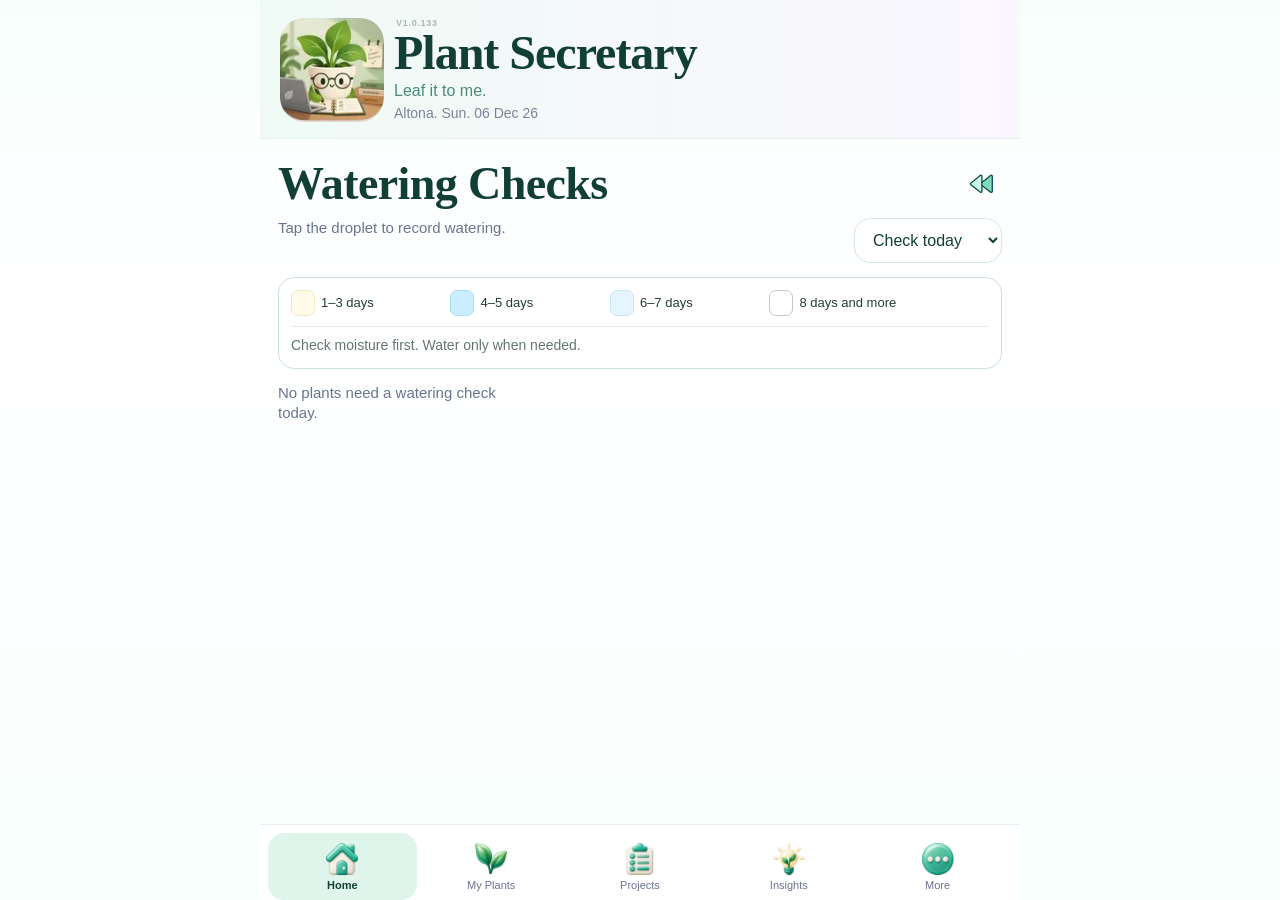
==== commit 9baf78fb: "Add sourced Haworthia common problems only (v1.0.133)" ====
--- a/index.html
+++ b/index.html
@@ -38,7 +38,7 @@
 </style></head>
 <body>
 <div class="app">
-<header><div class="brand"><div class="brand-left"><span class="heading-logo-frame"><img class="heading-logo" src="assets/heading-logo.webp" alt=""></span><div><span class="version-label">v1.0.132</span><h1>Plant Secretary</h1><p class="tag">Your plants. Happier days.</p><p class="date" id="dateLine">Altona, Victoria</p></div></div><div class="scribble">Good plants<br>Brighter days ♡</div></div></header>
+<header><div class="brand"><div class="brand-left"><span class="heading-logo-frame"><img class="heading-logo" src="assets/heading-logo.webp" alt=""></span><div><span class="version-label">v1.0.133</span><h1>Plant Secretary</h1><p class="tag">Your plants. Happier days.</p><p class="date" id="dateLine">Altona, Victoria</p></div></div><div class="scribble">Good plants<br>Brighter days ♡</div></div></header>
 <main>
 <section class="page active" id="home"><div class="section-head"><h2>Watering Checks</h2><select class="select" id="homeFilter"><option value="today">Check today</option><option value="today-indoor">Indoor</option><option value="today-outdoor">Outdoor</option><option value="all">All</option></select></div><p class="hint">Tap the droplet to record watering.</p><div class="watering-legend" role="group" aria-label="Tile colour legend"><div class="watering-legend-items"><span class="watering-legend-item"><i class="watering-legend-swatch pale-yellow" aria-hidden="true"></i><span>1–3 days</span></span><span class="watering-legend-item"><i class="watering-legend-swatch sky-blue" aria-hidden="true"></i><span>4–5 days</span></span><span class="watering-legend-item"><i class="watering-legend-swatch light-blue" aria-hidden="true"></i><span>6–7 days</span></span><span class="watering-legend-item"><i class="watering-legend-swatch white" aria-hidden="true"></i><span>8 days and more</span></span></div><p class="watering-legend-note">Check moisture first. Water only when needed.</p></div><div class="tile-grid" id="wateringGrid"></div></section>
 <section class="page" id="plants"><div class="section-head"><div><h2>My Plants</h2><p class="hint" id="countLine" style="margin:2px 0 0"></p></div></div><div id="plantLocationSelector" class="plant-location-selector"><label class="location-select" aria-label="Filter plants by location"><svg viewBox="0 0 24 24" aria-hidden="true"><path d="M4 6h16M7 12h10M10 18h4" fill="none" stroke="currentColor" stroke-width="2" stroke-linecap="round"/></svg><select id="locationFilter"><option value="all">All plants</option><option value="Indoor">Indoor</option><option value="Outdoor">Outdoor</option></select></label></div><div class="collection" id="collection"></div><button class="fab" id="addPlantBtn">＋ Add Plant</button></section>
@@ -129,5 +129,5 @@
 window.PLANT_STORAGE_READY=window.PLANT_DATA_STORAGE.read().then(snapshot=>{if(snapshot&&Array.isArray(snapshot.plants)&&Array.isArray(snapshot.projects)){plants=snapshot.plants;projects=snapshot.projects;window.PLANT_BOTANICAL_CARE?.hydrateAll?.();renderAll()}}).catch(error=>{console.warn('Durable plant record load unavailable; existing local records retained',error)});
 optimizeStoredPhotos().then(()=>renderCollection()).catch(()=>{});const d=new Date();$('#dateLine').textContent=`Altona, Victoria · ${d.toLocaleDateString('en-AU',{weekday:'long',day:'numeric',month:'short',year:'numeric'})}`;renderAll();if('serviceWorker'in navigator){navigator.serviceWorker.register('sw.js',{updateViaCache:'none'}).then(reg=>reg.update().catch(()=>{})).catch(()=>{})}
 </script>
-<script src="watering-audit.js?v=1.0.129"></script><script src="home-art.js?v=1.0.128"></script><script src="my-plants-display.js?v=1.0.82"></script><script src="botanical-care.js?v=1.0.128"></script><script src="practical-care.js?v=1.0.132"></script><script src="care-presentation.js?v=1.0.130"></script><script src="app-prefs.js?v=1.0.132"></script><script src="app-actions.js?v=1.0.129"></script><script src="project-editor.js?v=1.0.56"></script><script src="photo-editor.js?v=1.0.121"></script><script src="photo-menu-fix.js?v=1.0.73"></script><script src="profile-performance.js?v=1.0.121"></script><script src="profile-care-summary-v2.js?v=1.0.128"></script><script src="care-history-edit.js?v=1.0.109"></script><script src="plant-origin.js?v=1.0.121"></script><script src="app-stability.js?v=1.0.121"></script><script src="profile-identity.js?v=1.0.128"></script><script src="care-history-control.js?v=1.0.83"></script></body>
+<script src="watering-audit.js?v=1.0.129"></script><script src="home-art.js?v=1.0.128"></script><script src="my-plants-display.js?v=1.0.82"></script><script src="botanical-care.js?v=1.0.128"></script><script src="practical-care.js?v=1.0.133"></script><script src="care-presentation.js?v=1.0.130"></script><script src="app-prefs.js?v=1.0.133"></script><script src="app-actions.js?v=1.0.129"></script><script src="project-editor.js?v=1.0.56"></script><script src="photo-editor.js?v=1.0.121"></script><script src="photo-menu-fix.js?v=1.0.73"></script><script src="profile-performance.js?v=1.0.121"></script><script src="profile-care-summary-v2.js?v=1.0.128"></script><script src="care-history-edit.js?v=1.0.109"></script><script src="plant-origin.js?v=1.0.121"></script><script src="app-stability.js?v=1.0.121"></script><script src="profile-identity.js?v=1.0.128"></script><script src="care-history-control.js?v=1.0.83"></script></body>
 </html>
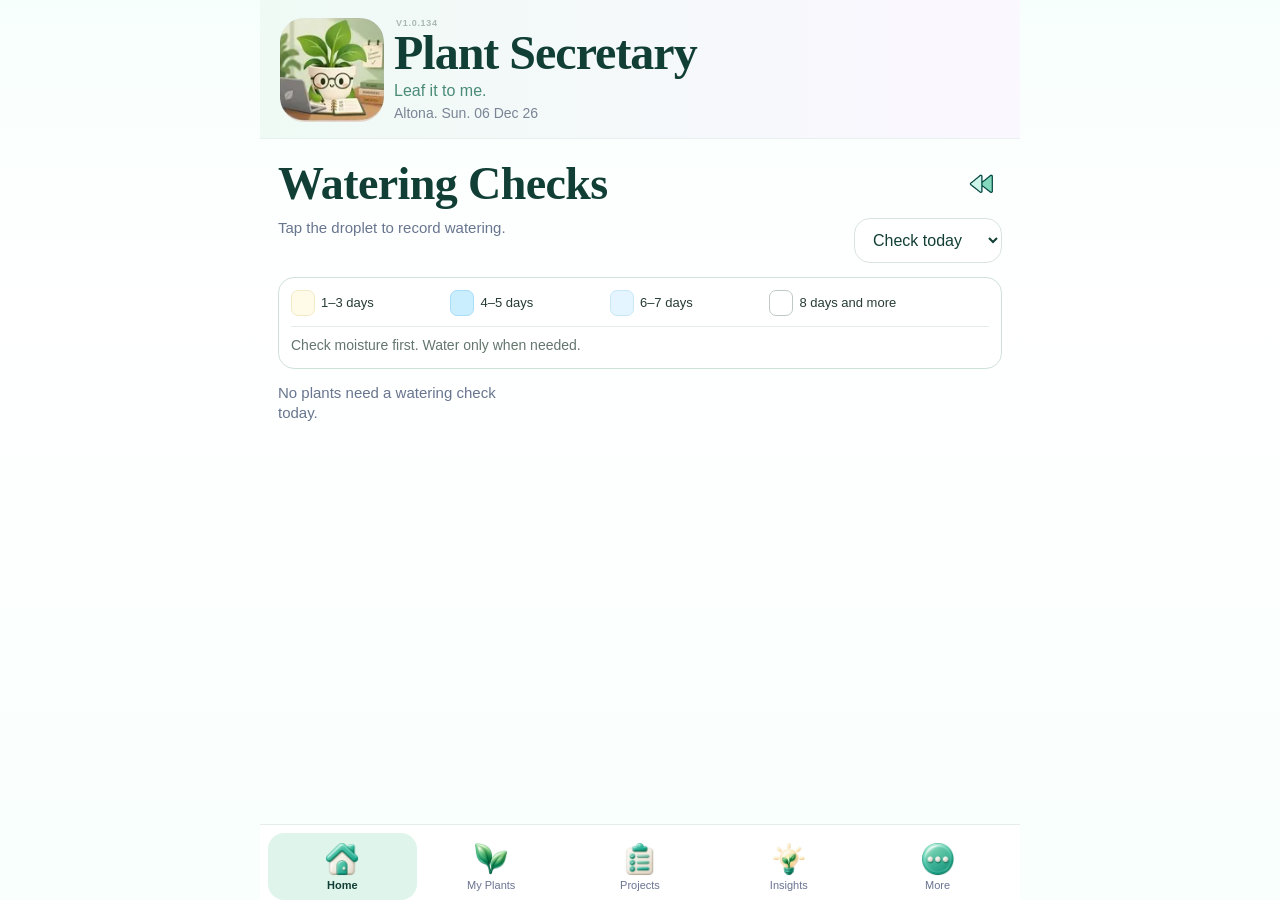
==== commit d98a116f: "Clarify Haworthia repotting and root-based pot sizing (v1.0.134)" ====
--- a/index.html
+++ b/index.html
@@ -38,7 +38,7 @@
 </style></head>
 <body>
 <div class="app">
-<header><div class="brand"><div class="brand-left"><span class="heading-logo-frame"><img class="heading-logo" src="assets/heading-logo.webp" alt=""></span><div><span class="version-label">v1.0.133</span><h1>Plant Secretary</h1><p class="tag">Your plants. Happier days.</p><p class="date" id="dateLine">Altona, Victoria</p></div></div><div class="scribble">Good plants<br>Brighter days ♡</div></div></header>
+<header><div class="brand"><div class="brand-left"><span class="heading-logo-frame"><img class="heading-logo" src="assets/heading-logo.webp" alt=""></span><div><span class="version-label">v1.0.134</span><h1>Plant Secretary</h1><p class="tag">Your plants. Happier days.</p><p class="date" id="dateLine">Altona, Victoria</p></div></div><div class="scribble">Good plants<br>Brighter days ♡</div></div></header>
 <main>
 <section class="page active" id="home"><div class="section-head"><h2>Watering Checks</h2><select class="select" id="homeFilter"><option value="today">Check today</option><option value="today-indoor">Indoor</option><option value="today-outdoor">Outdoor</option><option value="all">All</option></select></div><p class="hint">Tap the droplet to record watering.</p><div class="watering-legend" role="group" aria-label="Tile colour legend"><div class="watering-legend-items"><span class="watering-legend-item"><i class="watering-legend-swatch pale-yellow" aria-hidden="true"></i><span>1–3 days</span></span><span class="watering-legend-item"><i class="watering-legend-swatch sky-blue" aria-hidden="true"></i><span>4–5 days</span></span><span class="watering-legend-item"><i class="watering-legend-swatch light-blue" aria-hidden="true"></i><span>6–7 days</span></span><span class="watering-legend-item"><i class="watering-legend-swatch white" aria-hidden="true"></i><span>8 days and more</span></span></div><p class="watering-legend-note">Check moisture first. Water only when needed.</p></div><div class="tile-grid" id="wateringGrid"></div></section>
 <section class="page" id="plants"><div class="section-head"><div><h2>My Plants</h2><p class="hint" id="countLine" style="margin:2px 0 0"></p></div></div><div id="plantLocationSelector" class="plant-location-selector"><label class="location-select" aria-label="Filter plants by location"><svg viewBox="0 0 24 24" aria-hidden="true"><path d="M4 6h16M7 12h10M10 18h4" fill="none" stroke="currentColor" stroke-width="2" stroke-linecap="round"/></svg><select id="locationFilter"><option value="all">All plants</option><option value="Indoor">Indoor</option><option value="Outdoor">Outdoor</option></select></label></div><div class="collection" id="collection"></div><button class="fab" id="addPlantBtn">＋ Add Plant</button></section>
@@ -129,5 +129,5 @@
 window.PLANT_STORAGE_READY=window.PLANT_DATA_STORAGE.read().then(snapshot=>{if(snapshot&&Array.isArray(snapshot.plants)&&Array.isArray(snapshot.projects)){plants=snapshot.plants;projects=snapshot.projects;window.PLANT_BOTANICAL_CARE?.hydrateAll?.();renderAll()}}).catch(error=>{console.warn('Durable plant record load unavailable; existing local records retained',error)});
 optimizeStoredPhotos().then(()=>renderCollection()).catch(()=>{});const d=new Date();$('#dateLine').textContent=`Altona, Victoria · ${d.toLocaleDateString('en-AU',{weekday:'long',day:'numeric',month:'short',year:'numeric'})}`;renderAll();if('serviceWorker'in navigator){navigator.serviceWorker.register('sw.js',{updateViaCache:'none'}).then(reg=>reg.update().catch(()=>{})).catch(()=>{})}
 </script>
-<script src="watering-audit.js?v=1.0.129"></script><script src="home-art.js?v=1.0.128"></script><script src="my-plants-display.js?v=1.0.82"></script><script src="botanical-care.js?v=1.0.128"></script><script src="practical-care.js?v=1.0.133"></script><script src="care-presentation.js?v=1.0.130"></script><script src="app-prefs.js?v=1.0.133"></script><script src="app-actions.js?v=1.0.129"></script><script src="project-editor.js?v=1.0.56"></script><script src="photo-editor.js?v=1.0.121"></script><script src="photo-menu-fix.js?v=1.0.73"></script><script src="profile-performance.js?v=1.0.121"></script><script src="profile-care-summary-v2.js?v=1.0.128"></script><script src="care-history-edit.js?v=1.0.109"></script><script src="plant-origin.js?v=1.0.121"></script><script src="app-stability.js?v=1.0.121"></script><script src="profile-identity.js?v=1.0.128"></script><script src="care-history-control.js?v=1.0.83"></script></body>
+<script src="watering-audit.js?v=1.0.129"></script><script src="home-art.js?v=1.0.128"></script><script src="my-plants-display.js?v=1.0.82"></script><script src="botanical-care.js?v=1.0.128"></script><script src="practical-care.js?v=1.0.134"></script><script src="care-presentation.js?v=1.0.130"></script><script src="app-prefs.js?v=1.0.134"></script><script src="app-actions.js?v=1.0.129"></script><script src="project-editor.js?v=1.0.56"></script><script src="photo-editor.js?v=1.0.121"></script><script src="photo-menu-fix.js?v=1.0.73"></script><script src="profile-performance.js?v=1.0.121"></script><script src="profile-care-summary-v2.js?v=1.0.128"></script><script src="care-history-edit.js?v=1.0.109"></script><script src="plant-origin.js?v=1.0.121"></script><script src="app-stability.js?v=1.0.121"></script><script src="profile-identity.js?v=1.0.128"></script><script src="care-history-control.js?v=1.0.83"></script></body>
 </html>
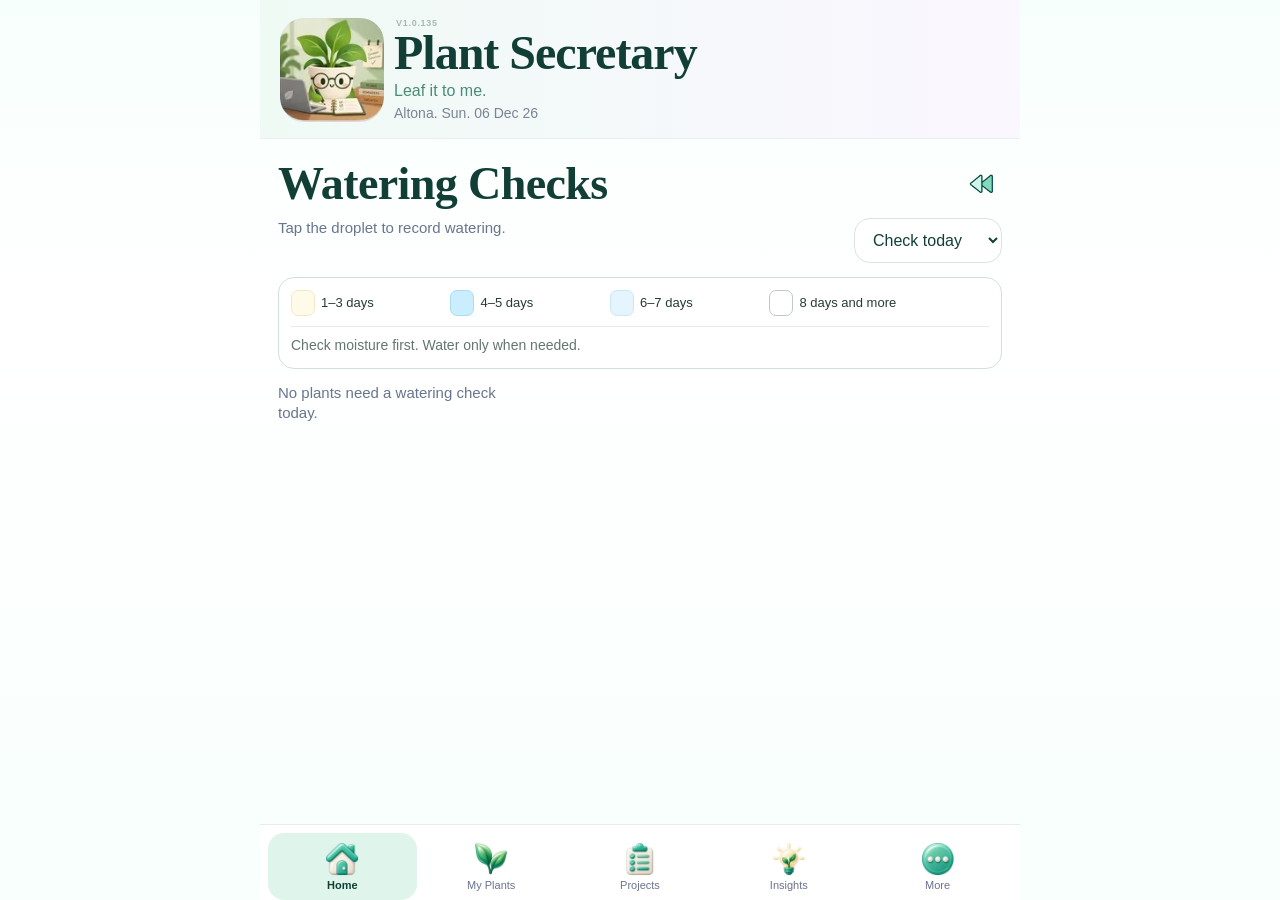
==== commit 65863ddb: "Fix Adiantum aethiopicum profile care lookup without saved-data mutation (v1.0.135)" ====
--- a/index.html
+++ b/index.html
@@ -38,7 +38,7 @@
 </style></head>
 <body>
 <div class="app">
-<header><div class="brand"><div class="brand-left"><span class="heading-logo-frame"><img class="heading-logo" src="assets/heading-logo.webp" alt=""></span><div><span class="version-label">v1.0.134</span><h1>Plant Secretary</h1><p class="tag">Your plants. Happier days.</p><p class="date" id="dateLine">Altona, Victoria</p></div></div><div class="scribble">Good plants<br>Brighter days ♡</div></div></header>
+<header><div class="brand"><div class="brand-left"><span class="heading-logo-frame"><img class="heading-logo" src="assets/heading-logo.webp" alt=""></span><div><span class="version-label">v1.0.135</span><h1>Plant Secretary</h1><p class="tag">Your plants. Happier days.</p><p class="date" id="dateLine">Altona, Victoria</p></div></div><div class="scribble">Good plants<br>Brighter days ♡</div></div></header>
 <main>
 <section class="page active" id="home"><div class="section-head"><h2>Watering Checks</h2><select class="select" id="homeFilter"><option value="today">Check today</option><option value="today-indoor">Indoor</option><option value="today-outdoor">Outdoor</option><option value="all">All</option></select></div><p class="hint">Tap the droplet to record watering.</p><div class="watering-legend" role="group" aria-label="Tile colour legend"><div class="watering-legend-items"><span class="watering-legend-item"><i class="watering-legend-swatch pale-yellow" aria-hidden="true"></i><span>1–3 days</span></span><span class="watering-legend-item"><i class="watering-legend-swatch sky-blue" aria-hidden="true"></i><span>4–5 days</span></span><span class="watering-legend-item"><i class="watering-legend-swatch light-blue" aria-hidden="true"></i><span>6–7 days</span></span><span class="watering-legend-item"><i class="watering-legend-swatch white" aria-hidden="true"></i><span>8 days and more</span></span></div><p class="watering-legend-note">Check moisture first. Water only when needed.</p></div><div class="tile-grid" id="wateringGrid"></div></section>
 <section class="page" id="plants"><div class="section-head"><div><h2>My Plants</h2><p class="hint" id="countLine" style="margin:2px 0 0"></p></div></div><div id="plantLocationSelector" class="plant-location-selector"><label class="location-select" aria-label="Filter plants by location"><svg viewBox="0 0 24 24" aria-hidden="true"><path d="M4 6h16M7 12h10M10 18h4" fill="none" stroke="currentColor" stroke-width="2" stroke-linecap="round"/></svg><select id="locationFilter"><option value="all">All plants</option><option value="Indoor">Indoor</option><option value="Outdoor">Outdoor</option></select></label></div><div class="collection" id="collection"></div><button class="fab" id="addPlantBtn">＋ Add Plant</button></section>
@@ -129,5 +129,5 @@
 window.PLANT_STORAGE_READY=window.PLANT_DATA_STORAGE.read().then(snapshot=>{if(snapshot&&Array.isArray(snapshot.plants)&&Array.isArray(snapshot.projects)){plants=snapshot.plants;projects=snapshot.projects;window.PLANT_BOTANICAL_CARE?.hydrateAll?.();renderAll()}}).catch(error=>{console.warn('Durable plant record load unavailable; existing local records retained',error)});
 optimizeStoredPhotos().then(()=>renderCollection()).catch(()=>{});const d=new Date();$('#dateLine').textContent=`Altona, Victoria · ${d.toLocaleDateString('en-AU',{weekday:'long',day:'numeric',month:'short',year:'numeric'})}`;renderAll();if('serviceWorker'in navigator){navigator.serviceWorker.register('sw.js',{updateViaCache:'none'}).then(reg=>reg.update().catch(()=>{})).catch(()=>{})}
 </script>
-<script src="watering-audit.js?v=1.0.129"></script><script src="home-art.js?v=1.0.128"></script><script src="my-plants-display.js?v=1.0.82"></script><script src="botanical-care.js?v=1.0.128"></script><script src="practical-care.js?v=1.0.134"></script><script src="care-presentation.js?v=1.0.130"></script><script src="app-prefs.js?v=1.0.134"></script><script src="app-actions.js?v=1.0.129"></script><script src="project-editor.js?v=1.0.56"></script><script src="photo-editor.js?v=1.0.121"></script><script src="photo-menu-fix.js?v=1.0.73"></script><script src="profile-performance.js?v=1.0.121"></script><script src="profile-care-summary-v2.js?v=1.0.128"></script><script src="care-history-edit.js?v=1.0.109"></script><script src="plant-origin.js?v=1.0.121"></script><script src="app-stability.js?v=1.0.121"></script><script src="profile-identity.js?v=1.0.128"></script><script src="care-history-control.js?v=1.0.83"></script></body>
+<script src="watering-audit.js?v=1.0.129"></script><script src="home-art.js?v=1.0.128"></script><script src="my-plants-display.js?v=1.0.82"></script><script src="botanical-care.js?v=1.0.128"></script><script src="practical-care.js?v=1.0.135"></script><script src="care-presentation.js?v=1.0.130"></script><script src="app-prefs.js?v=1.0.135"></script><script src="app-actions.js?v=1.0.129"></script><script src="project-editor.js?v=1.0.56"></script><script src="photo-editor.js?v=1.0.121"></script><script src="photo-menu-fix.js?v=1.0.73"></script><script src="profile-performance.js?v=1.0.121"></script><script src="profile-care-summary-v2.js?v=1.0.135"></script><script src="care-history-edit.js?v=1.0.109"></script><script src="plant-origin.js?v=1.0.121"></script><script src="app-stability.js?v=1.0.121"></script><script src="profile-identity.js?v=1.0.135"></script><script src="care-history-control.js?v=1.0.83"></script></body>
 </html>
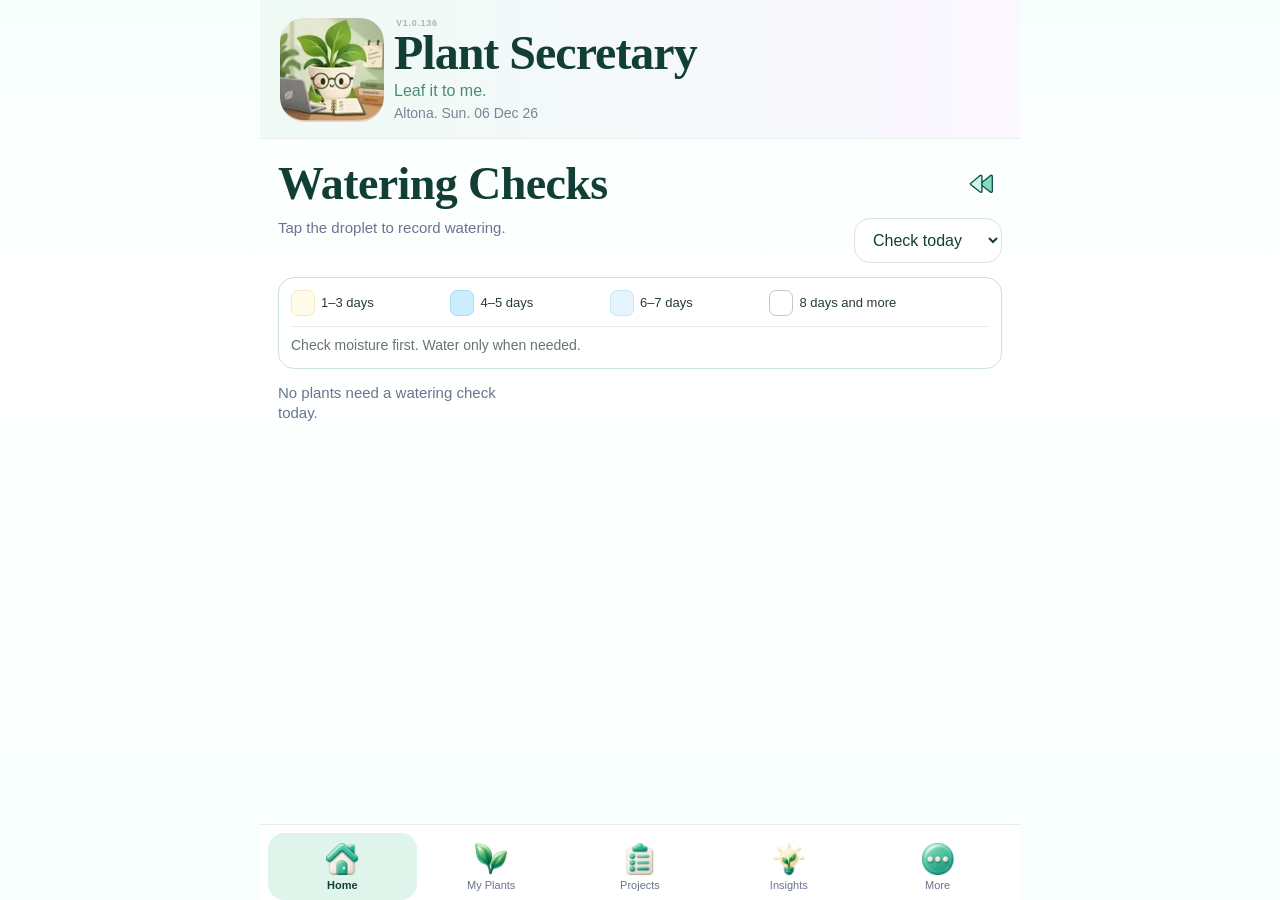
==== commit 7e0bedf0: "Add dated treatment records to plant care history (v1.0.136)" ====
--- a/index.html
+++ b/index.html
@@ -38,7 +38,7 @@
 </style></head>
 <body>
 <div class="app">
-<header><div class="brand"><div class="brand-left"><span class="heading-logo-frame"><img class="heading-logo" src="assets/heading-logo.webp" alt=""></span><div><span class="version-label">v1.0.135</span><h1>Plant Secretary</h1><p class="tag">Your plants. Happier days.</p><p class="date" id="dateLine">Altona, Victoria</p></div></div><div class="scribble">Good plants<br>Brighter days ♡</div></div></header>
+<header><div class="brand"><div class="brand-left"><span class="heading-logo-frame"><img class="heading-logo" src="assets/heading-logo.webp" alt=""></span><div><span class="version-label">v1.0.136</span><h1>Plant Secretary</h1><p class="tag">Your plants. Happier days.</p><p class="date" id="dateLine">Altona, Victoria</p></div></div><div class="scribble">Good plants<br>Brighter days ♡</div></div></header>
 <main>
 <section class="page active" id="home"><div class="section-head"><h2>Watering Checks</h2><select class="select" id="homeFilter"><option value="today">Check today</option><option value="today-indoor">Indoor</option><option value="today-outdoor">Outdoor</option><option value="all">All</option></select></div><p class="hint">Tap the droplet to record watering.</p><div class="watering-legend" role="group" aria-label="Tile colour legend"><div class="watering-legend-items"><span class="watering-legend-item"><i class="watering-legend-swatch pale-yellow" aria-hidden="true"></i><span>1–3 days</span></span><span class="watering-legend-item"><i class="watering-legend-swatch sky-blue" aria-hidden="true"></i><span>4–5 days</span></span><span class="watering-legend-item"><i class="watering-legend-swatch light-blue" aria-hidden="true"></i><span>6–7 days</span></span><span class="watering-legend-item"><i class="watering-legend-swatch white" aria-hidden="true"></i><span>8 days and more</span></span></div><p class="watering-legend-note">Check moisture first. Water only when needed.</p></div><div class="tile-grid" id="wateringGrid"></div></section>
 <section class="page" id="plants"><div class="section-head"><div><h2>My Plants</h2><p class="hint" id="countLine" style="margin:2px 0 0"></p></div></div><div id="plantLocationSelector" class="plant-location-selector"><label class="location-select" aria-label="Filter plants by location"><svg viewBox="0 0 24 24" aria-hidden="true"><path d="M4 6h16M7 12h10M10 18h4" fill="none" stroke="currentColor" stroke-width="2" stroke-linecap="round"/></svg><select id="locationFilter"><option value="all">All plants</option><option value="Indoor">Indoor</option><option value="Outdoor">Outdoor</option></select></label></div><div class="collection" id="collection"></div><button class="fab" id="addPlantBtn">＋ Add Plant</button></section>
@@ -83,7 +83,7 @@
   try{renderWatering()}catch(error){console.error('Watering saved, but grid refresh failed',error)}try{renderInsights()}catch(error){console.error('Insights refresh failed after watering was saved',error)}toast(`${p.name} watered · ${daysUntil(p)===null?'manual moisture checks required':`next inspection in ${window.PLANT_WATERING_AUDIT.interval(p)} days`}`);return true;
 }window.PLANT_RECORD_WATERING=water;
 function toast(t){const el=$('#toast');el.textContent=t;el.classList.add('show');setTimeout(()=>el.classList.remove('show'),2200)}
-function openModal(id){const p=plants.find(x=>x.id===id);if(!p)return;$('#plantModal').dataset.plantId=String(p.id);$('#modalTitle').textContent=p.name;$('#plantProfile').innerHTML=`<div class="hero-photo" id="hero-${p.id}">🌿</div><div class="quick"><div><b>Water</b><br>${window.PLANT_WATERING_AUDIT?.summary(p)||'Manual moisture checks'}</div><div>${lightIcon(p.light)} <b>Sunlight</b><br>${p.light==="sun"?"direct":p.light}</div><div><b>Soil</b><br><span data-care-summary="soil"></span></div><div><b>pH</b><br>${p.ph||'Not set'}</div><div><b>Feed</b><br><span data-care-summary="feed"></span></div><div><b>Prune / Pinch</b><br><span data-care-summary="prune"></span></div></div><div class="panel"><h3>Care History</h3><ul class="history">${(()=>{let seenWatered=false;return [...(p.history||[])].sort((a,b)=>new Date(b.date)-new Date(a.date)).filter(h=>h.type!=='Watered'||(!seenWatered&&(seenWatered=true))).slice(0,8)})().map(h=>`<li><b>${h.type}</b> · ${new Date(h.date).toLocaleDateString('en-AU')}</li>`).join('')||'<li>No care records yet.</li>'}</ul><div class="actions"><button class="secondary" data-log="Pruned" data-id="${p.id}">Log pruning</button><button class="secondary" data-log="Pinched" data-id="${p.id}">Log pinching</button></div><div class="actions"><button class="secondary" data-log="Repotted" data-id="${p.id}">Log repotting</button><button class="secondary" data-log="Fed" data-id="${p.id}">Log feeding</button></div></div><div class="panel"><h3>Comprehensive Care Guide</h3><div class="guide-list">${['Plant features','Sunlight','Watering checks','Soil','pH','Feeding','Growth habit','Pruning','Pinching','Repotting','Propagation','Common problems','Seasonal care','Recommended products'].map(x=>`<div class="guide-row"><b>${x}</b><span>›</span></div>`).join('')}</div></div>`;loadHeroPhoto(p);$('#plantModal').classList.add('open')}
+function openModal(id){const p=plants.find(x=>x.id===id);if(!p)return;$('#plantModal').dataset.plantId=String(p.id);$('#modalTitle').textContent=p.name;$('#plantProfile').innerHTML=`<div class="hero-photo" id="hero-${p.id}">🌿</div><div class="quick"><div><b>Water</b><br>${window.PLANT_WATERING_AUDIT?.summary(p)||'Manual moisture checks'}</div><div>${lightIcon(p.light)} <b>Sunlight</b><br>${p.light==="sun"?"direct":p.light}</div><div><b>Soil</b><br><span data-care-summary="soil"></span></div><div><b>pH</b><br>${p.ph||'Not set'}</div><div><b>Feed</b><br><span data-care-summary="feed"></span></div><div><b>Prune / Pinch</b><br><span data-care-summary="prune"></span></div></div><div class="panel"><h3>Care History</h3><ul class="history">${(()=>{let seenWatered=false;return [...(p.history||[])].sort((a,b)=>new Date(b.date)-new Date(a.date)).filter(h=>h.type!=='Watered'||(!seenWatered&&(seenWatered=true))).slice(0,8)})().map(h=>`<li><b>${h.type==='Treatment'?(window.PLANT_TREATMENT_HISTORY?.label(h)||'Treatment'):h.type}</b> · ${new Date(h.date).toLocaleDateString('en-AU')}</li>`).join('')||'<li>No care records yet.</li>'}</ul><div class="actions"><button class="secondary" data-log="Pruned" data-id="${p.id}">Log pruning</button><button class="secondary" data-log="Pinched" data-id="${p.id}">Log pinching</button></div><div class="actions"><button class="secondary" data-log="Repotted" data-id="${p.id}">Log repotting</button><button class="secondary" data-log="Fed" data-id="${p.id}">Log feeding</button></div><div class="actions"><button class="secondary" type="button" data-treatment="${p.id}">Record treatment</button></div></div><div class="panel"><h3>Comprehensive Care Guide</h3><div class="guide-list">${['Plant features','Sunlight','Watering checks','Soil','pH','Feeding','Growth habit','Pruning','Pinching','Repotting','Propagation','Common problems','Seasonal care','Recommended products'].map(x=>`<div class="guide-row"><b>${x}</b><span>›</span></div>`).join('')}</div></div>`;loadHeroPhoto(p);$('#plantModal').classList.add('open')}
 function closeModals(){$$('.modal').forEach(m=>m.classList.remove('open'))}
 function logCare(id,type){const p=plants.find(x=>x.id===id);p.history=p.history||[];p.history.unshift({type,date:new Date().toISOString()});save();openModal(id);renderInsights();toast(`${type} recorded for ${p.name}`)}
 function db(){return new Promise((res,rej)=>{const r=indexedDB.open('PlantSecretaryPhotos',1);r.onupgradeneeded=()=>r.result.createObjectStore('photos');r.onsuccess=()=>res(r.result);r.onerror=()=>rej(r.error)})}
@@ -129,5 +129,5 @@
 window.PLANT_STORAGE_READY=window.PLANT_DATA_STORAGE.read().then(snapshot=>{if(snapshot&&Array.isArray(snapshot.plants)&&Array.isArray(snapshot.projects)){plants=snapshot.plants;projects=snapshot.projects;window.PLANT_BOTANICAL_CARE?.hydrateAll?.();renderAll()}}).catch(error=>{console.warn('Durable plant record load unavailable; existing local records retained',error)});
 optimizeStoredPhotos().then(()=>renderCollection()).catch(()=>{});const d=new Date();$('#dateLine').textContent=`Altona, Victoria · ${d.toLocaleDateString('en-AU',{weekday:'long',day:'numeric',month:'short',year:'numeric'})}`;renderAll();if('serviceWorker'in navigator){navigator.serviceWorker.register('sw.js',{updateViaCache:'none'}).then(reg=>reg.update().catch(()=>{})).catch(()=>{})}
 </script>
-<script src="watering-audit.js?v=1.0.129"></script><script src="home-art.js?v=1.0.128"></script><script src="my-plants-display.js?v=1.0.82"></script><script src="botanical-care.js?v=1.0.128"></script><script src="practical-care.js?v=1.0.135"></script><script src="care-presentation.js?v=1.0.130"></script><script src="app-prefs.js?v=1.0.135"></script><script src="app-actions.js?v=1.0.129"></script><script src="project-editor.js?v=1.0.56"></script><script src="photo-editor.js?v=1.0.121"></script><script src="photo-menu-fix.js?v=1.0.73"></script><script src="profile-performance.js?v=1.0.121"></script><script src="profile-care-summary-v2.js?v=1.0.135"></script><script src="care-history-edit.js?v=1.0.109"></script><script src="plant-origin.js?v=1.0.121"></script><script src="app-stability.js?v=1.0.121"></script><script src="profile-identity.js?v=1.0.135"></script><script src="care-history-control.js?v=1.0.83"></script></body>
+<script src="watering-audit.js?v=1.0.129"></script><script src="home-art.js?v=1.0.128"></script><script src="my-plants-display.js?v=1.0.82"></script><script src="botanical-care.js?v=1.0.128"></script><script src="practical-care.js?v=1.0.135"></script><script src="care-presentation.js?v=1.0.130"></script><script src="app-prefs.js?v=1.0.136"></script><script src="app-actions.js?v=1.0.129"></script><script src="project-editor.js?v=1.0.56"></script><script src="photo-editor.js?v=1.0.121"></script><script src="photo-menu-fix.js?v=1.0.73"></script><script src="profile-performance.js?v=1.0.121"></script><script src="profile-care-summary-v2.js?v=1.0.135"></script><script src="treatment-history.js?v=1.0.136"></script><script src="care-history-edit.js?v=1.0.136"></script><script src="plant-origin.js?v=1.0.121"></script><script src="app-stability.js?v=1.0.121"></script><script src="profile-identity.js?v=1.0.135"></script><script src="care-history-control.js?v=1.0.83"></script></body>
 </html>
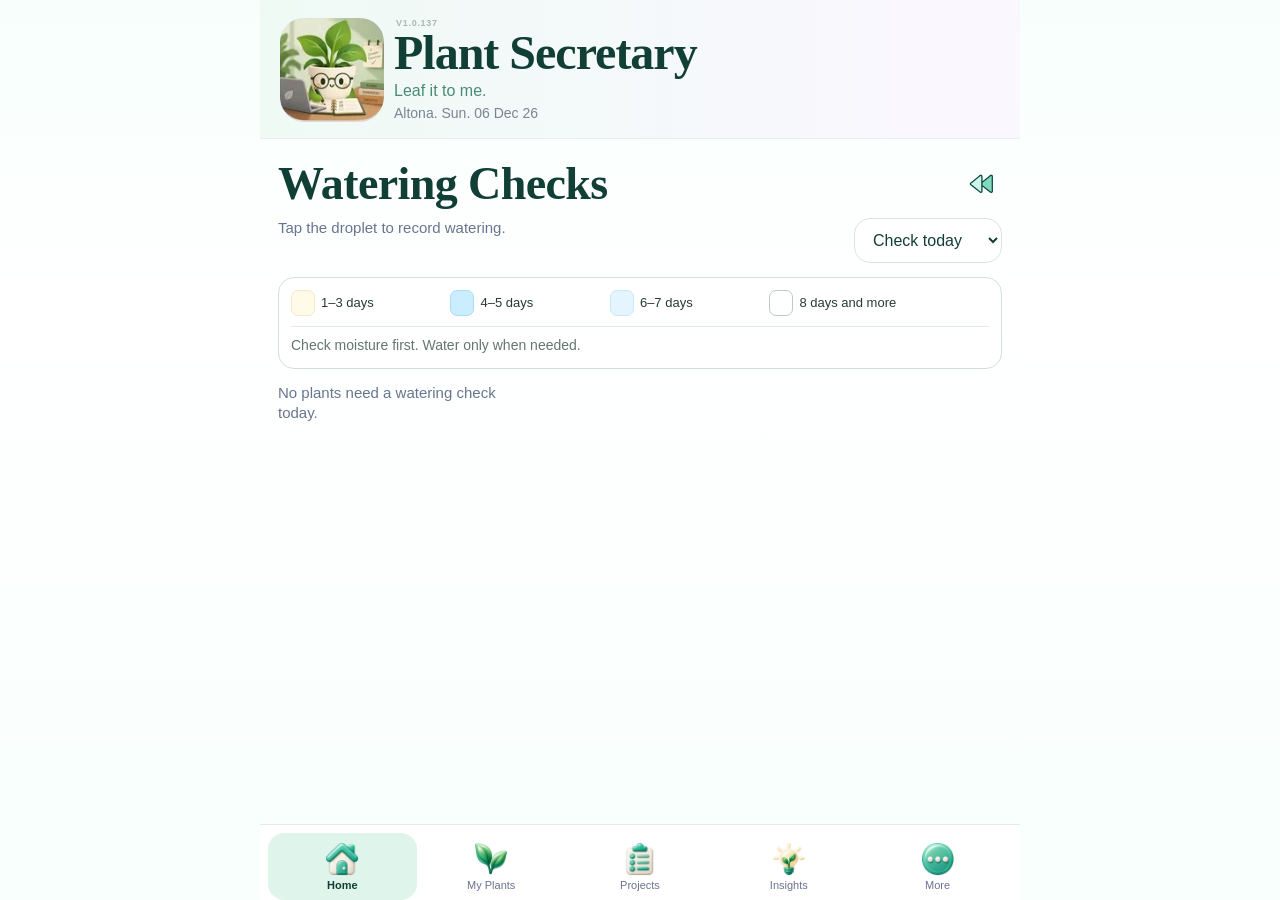
==== commit c742728f: "Refresh Goldilocks care evidence and connect profile summaries (v1.0.137)" ====
--- a/index.html
+++ b/index.html
@@ -38,7 +38,7 @@
 </style></head>
 <body>
 <div class="app">
-<header><div class="brand"><div class="brand-left"><span class="heading-logo-frame"><img class="heading-logo" src="assets/heading-logo.webp" alt=""></span><div><span class="version-label">v1.0.136</span><h1>Plant Secretary</h1><p class="tag">Your plants. Happier days.</p><p class="date" id="dateLine">Altona, Victoria</p></div></div><div class="scribble">Good plants<br>Brighter days ♡</div></div></header>
+<header><div class="brand"><div class="brand-left"><span class="heading-logo-frame"><img class="heading-logo" src="assets/heading-logo.webp" alt=""></span><div><span class="version-label">v1.0.137</span><h1>Plant Secretary</h1><p class="tag">Your plants. Happier days.</p><p class="date" id="dateLine">Altona, Victoria</p></div></div><div class="scribble">Good plants<br>Brighter days ♡</div></div></header>
 <main>
 <section class="page active" id="home"><div class="section-head"><h2>Watering Checks</h2><select class="select" id="homeFilter"><option value="today">Check today</option><option value="today-indoor">Indoor</option><option value="today-outdoor">Outdoor</option><option value="all">All</option></select></div><p class="hint">Tap the droplet to record watering.</p><div class="watering-legend" role="group" aria-label="Tile colour legend"><div class="watering-legend-items"><span class="watering-legend-item"><i class="watering-legend-swatch pale-yellow" aria-hidden="true"></i><span>1–3 days</span></span><span class="watering-legend-item"><i class="watering-legend-swatch sky-blue" aria-hidden="true"></i><span>4–5 days</span></span><span class="watering-legend-item"><i class="watering-legend-swatch light-blue" aria-hidden="true"></i><span>6–7 days</span></span><span class="watering-legend-item"><i class="watering-legend-swatch white" aria-hidden="true"></i><span>8 days and more</span></span></div><p class="watering-legend-note">Check moisture first. Water only when needed.</p></div><div class="tile-grid" id="wateringGrid"></div></section>
 <section class="page" id="plants"><div class="section-head"><div><h2>My Plants</h2><p class="hint" id="countLine" style="margin:2px 0 0"></p></div></div><div id="plantLocationSelector" class="plant-location-selector"><label class="location-select" aria-label="Filter plants by location"><svg viewBox="0 0 24 24" aria-hidden="true"><path d="M4 6h16M7 12h10M10 18h4" fill="none" stroke="currentColor" stroke-width="2" stroke-linecap="round"/></svg><select id="locationFilter"><option value="all">All plants</option><option value="Indoor">Indoor</option><option value="Outdoor">Outdoor</option></select></label></div><div class="collection" id="collection"></div><button class="fab" id="addPlantBtn">＋ Add Plant</button></section>
@@ -129,5 +129,5 @@
 window.PLANT_STORAGE_READY=window.PLANT_DATA_STORAGE.read().then(snapshot=>{if(snapshot&&Array.isArray(snapshot.plants)&&Array.isArray(snapshot.projects)){plants=snapshot.plants;projects=snapshot.projects;window.PLANT_BOTANICAL_CARE?.hydrateAll?.();renderAll()}}).catch(error=>{console.warn('Durable plant record load unavailable; existing local records retained',error)});
 optimizeStoredPhotos().then(()=>renderCollection()).catch(()=>{});const d=new Date();$('#dateLine').textContent=`Altona, Victoria · ${d.toLocaleDateString('en-AU',{weekday:'long',day:'numeric',month:'short',year:'numeric'})}`;renderAll();if('serviceWorker'in navigator){navigator.serviceWorker.register('sw.js',{updateViaCache:'none'}).then(reg=>reg.update().catch(()=>{})).catch(()=>{})}
 </script>
-<script src="watering-audit.js?v=1.0.129"></script><script src="home-art.js?v=1.0.128"></script><script src="my-plants-display.js?v=1.0.82"></script><script src="botanical-care.js?v=1.0.128"></script><script src="practical-care.js?v=1.0.135"></script><script src="care-presentation.js?v=1.0.130"></script><script src="app-prefs.js?v=1.0.136"></script><script src="app-actions.js?v=1.0.129"></script><script src="project-editor.js?v=1.0.56"></script><script src="photo-editor.js?v=1.0.121"></script><script src="photo-menu-fix.js?v=1.0.73"></script><script src="profile-performance.js?v=1.0.121"></script><script src="profile-care-summary-v2.js?v=1.0.135"></script><script src="treatment-history.js?v=1.0.136"></script><script src="care-history-edit.js?v=1.0.136"></script><script src="plant-origin.js?v=1.0.121"></script><script src="app-stability.js?v=1.0.121"></script><script src="profile-identity.js?v=1.0.135"></script><script src="care-history-control.js?v=1.0.83"></script></body>
+<script src="watering-audit.js?v=1.0.129"></script><script src="home-art.js?v=1.0.128"></script><script src="my-plants-display.js?v=1.0.82"></script><script src="botanical-care.js?v=1.0.128"></script><script src="practical-care.js?v=1.0.137"></script><script src="care-presentation.js?v=1.0.130"></script><script src="app-prefs.js?v=1.0.137"></script><script src="app-actions.js?v=1.0.129"></script><script src="project-editor.js?v=1.0.56"></script><script src="photo-editor.js?v=1.0.121"></script><script src="photo-menu-fix.js?v=1.0.73"></script><script src="profile-performance.js?v=1.0.121"></script><script src="profile-care-summary-v2.js?v=1.0.135"></script><script src="treatment-history.js?v=1.0.136"></script><script src="care-history-edit.js?v=1.0.136"></script><script src="plant-origin.js?v=1.0.121"></script><script src="app-stability.js?v=1.0.121"></script><script src="profile-identity.js?v=1.0.135"></script><script src="care-history-control.js?v=1.0.83"></script></body>
 </html>
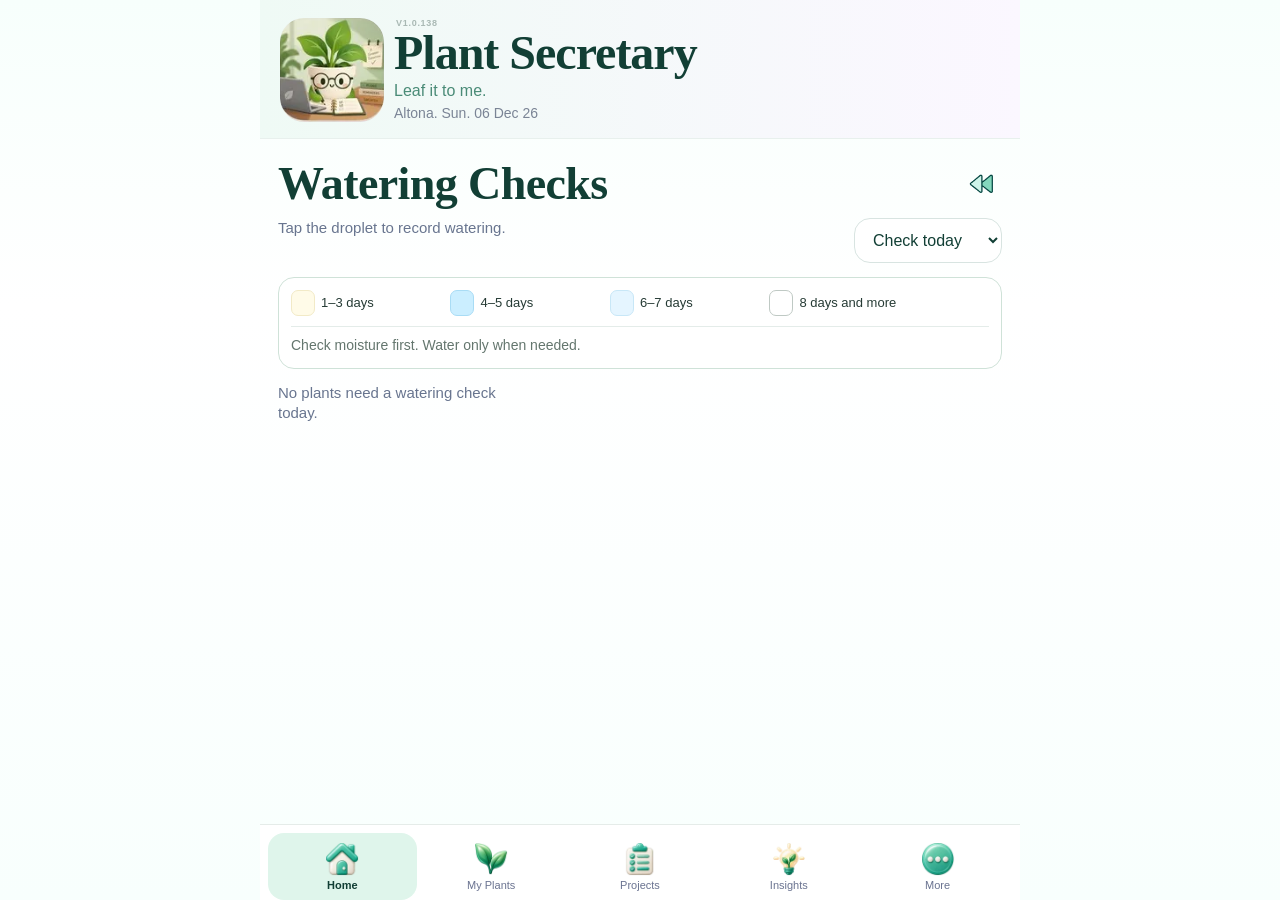
==== commit f4b7c918: "Refresh offline care assets for Hope and N’Joy (v1.0.138)" ====
--- a/index.html
+++ b/index.html
@@ -38,7 +38,7 @@
 </style></head>
 <body>
 <div class="app">
-<header><div class="brand"><div class="brand-left"><span class="heading-logo-frame"><img class="heading-logo" src="assets/heading-logo.webp" alt=""></span><div><span class="version-label">v1.0.137</span><h1>Plant Secretary</h1><p class="tag">Your plants. Happier days.</p><p class="date" id="dateLine">Altona, Victoria</p></div></div><div class="scribble">Good plants<br>Brighter days ♡</div></div></header>
+<header><div class="brand"><div class="brand-left"><span class="heading-logo-frame"><img class="heading-logo" src="assets/heading-logo.webp" alt=""></span><div><span class="version-label">v1.0.138</span><h1>Plant Secretary</h1><p class="tag">Your plants. Happier days.</p><p class="date" id="dateLine">Altona, Victoria</p></div></div><div class="scribble">Good plants<br>Brighter days ♡</div></div></header>
 <main>
 <section class="page active" id="home"><div class="section-head"><h2>Watering Checks</h2><select class="select" id="homeFilter"><option value="today">Check today</option><option value="today-indoor">Indoor</option><option value="today-outdoor">Outdoor</option><option value="all">All</option></select></div><p class="hint">Tap the droplet to record watering.</p><div class="watering-legend" role="group" aria-label="Tile colour legend"><div class="watering-legend-items"><span class="watering-legend-item"><i class="watering-legend-swatch pale-yellow" aria-hidden="true"></i><span>1–3 days</span></span><span class="watering-legend-item"><i class="watering-legend-swatch sky-blue" aria-hidden="true"></i><span>4–5 days</span></span><span class="watering-legend-item"><i class="watering-legend-swatch light-blue" aria-hidden="true"></i><span>6–7 days</span></span><span class="watering-legend-item"><i class="watering-legend-swatch white" aria-hidden="true"></i><span>8 days and more</span></span></div><p class="watering-legend-note">Check moisture first. Water only when needed.</p></div><div class="tile-grid" id="wateringGrid"></div></section>
 <section class="page" id="plants"><div class="section-head"><div><h2>My Plants</h2><p class="hint" id="countLine" style="margin:2px 0 0"></p></div></div><div id="plantLocationSelector" class="plant-location-selector"><label class="location-select" aria-label="Filter plants by location"><svg viewBox="0 0 24 24" aria-hidden="true"><path d="M4 6h16M7 12h10M10 18h4" fill="none" stroke="currentColor" stroke-width="2" stroke-linecap="round"/></svg><select id="locationFilter"><option value="all">All plants</option><option value="Indoor">Indoor</option><option value="Outdoor">Outdoor</option></select></label></div><div class="collection" id="collection"></div><button class="fab" id="addPlantBtn">＋ Add Plant</button></section>
@@ -129,5 +129,5 @@
 window.PLANT_STORAGE_READY=window.PLANT_DATA_STORAGE.read().then(snapshot=>{if(snapshot&&Array.isArray(snapshot.plants)&&Array.isArray(snapshot.projects)){plants=snapshot.plants;projects=snapshot.projects;window.PLANT_BOTANICAL_CARE?.hydrateAll?.();renderAll()}}).catch(error=>{console.warn('Durable plant record load unavailable; existing local records retained',error)});
 optimizeStoredPhotos().then(()=>renderCollection()).catch(()=>{});const d=new Date();$('#dateLine').textContent=`Altona, Victoria · ${d.toLocaleDateString('en-AU',{weekday:'long',day:'numeric',month:'short',year:'numeric'})}`;renderAll();if('serviceWorker'in navigator){navigator.serviceWorker.register('sw.js',{updateViaCache:'none'}).then(reg=>reg.update().catch(()=>{})).catch(()=>{})}
 </script>
-<script src="watering-audit.js?v=1.0.129"></script><script src="home-art.js?v=1.0.128"></script><script src="my-plants-display.js?v=1.0.82"></script><script src="botanical-care.js?v=1.0.128"></script><script src="practical-care.js?v=1.0.137"></script><script src="care-presentation.js?v=1.0.130"></script><script src="app-prefs.js?v=1.0.137"></script><script src="app-actions.js?v=1.0.129"></script><script src="project-editor.js?v=1.0.56"></script><script src="photo-editor.js?v=1.0.121"></script><script src="photo-menu-fix.js?v=1.0.73"></script><script src="profile-performance.js?v=1.0.121"></script><script src="profile-care-summary-v2.js?v=1.0.135"></script><script src="treatment-history.js?v=1.0.136"></script><script src="care-history-edit.js?v=1.0.136"></script><script src="plant-origin.js?v=1.0.121"></script><script src="app-stability.js?v=1.0.121"></script><script src="profile-identity.js?v=1.0.135"></script><script src="care-history-control.js?v=1.0.83"></script></body>
+<script src="watering-audit.js?v=1.0.129"></script><script src="home-art.js?v=1.0.128"></script><script src="my-plants-display.js?v=1.0.82"></script><script src="botanical-care.js?v=1.0.138"></script><script src="practical-care.js?v=1.0.137"></script><script src="care-presentation.js?v=1.0.130"></script><script src="app-prefs.js?v=1.0.138"></script><script src="app-actions.js?v=1.0.129"></script><script src="project-editor.js?v=1.0.56"></script><script src="photo-editor.js?v=1.0.121"></script><script src="photo-menu-fix.js?v=1.0.73"></script><script src="profile-performance.js?v=1.0.121"></script><script src="profile-care-summary-v2.js?v=1.0.135"></script><script src="treatment-history.js?v=1.0.136"></script><script src="care-history-edit.js?v=1.0.136"></script><script src="plant-origin.js?v=1.0.121"></script><script src="app-stability.js?v=1.0.121"></script><script src="profile-identity.js?v=1.0.135"></script><script src="care-history-control.js?v=1.0.83"></script></body>
 </html>
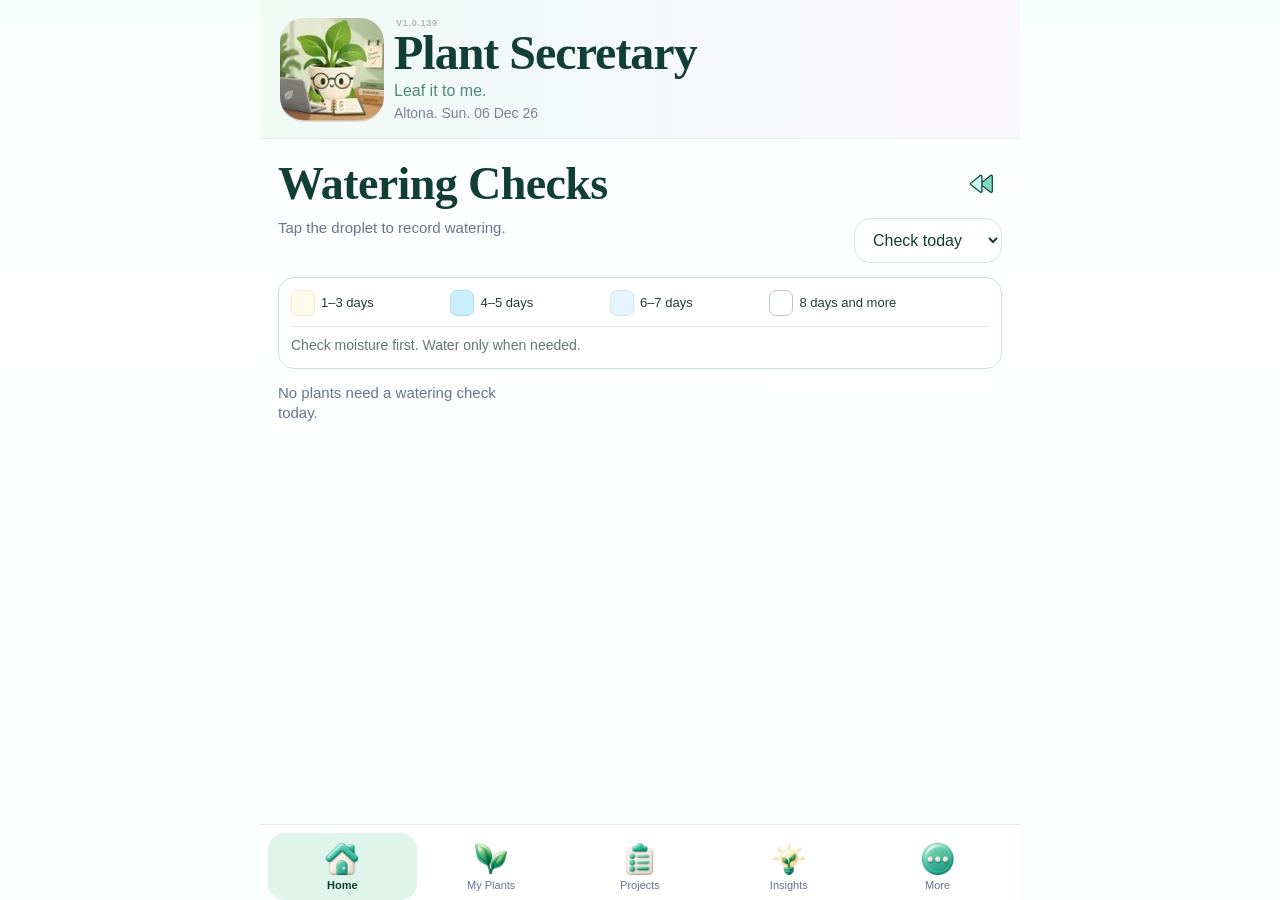
==== commit c936f27e: "Add scoped Yellow Bhut Jolokia ghost chilli guide and profile (v1.0.139)" ====
--- a/index.html
+++ b/index.html
@@ -38,7 +38,7 @@
 </style></head>
 <body>
 <div class="app">
-<header><div class="brand"><div class="brand-left"><span class="heading-logo-frame"><img class="heading-logo" src="assets/heading-logo.webp" alt=""></span><div><span class="version-label">v1.0.138</span><h1>Plant Secretary</h1><p class="tag">Your plants. Happier days.</p><p class="date" id="dateLine">Altona, Victoria</p></div></div><div class="scribble">Good plants<br>Brighter days ♡</div></div></header>
+<header><div class="brand"><div class="brand-left"><span class="heading-logo-frame"><img class="heading-logo" src="assets/heading-logo.webp" alt=""></span><div><span class="version-label">v1.0.139</span><h1>Plant Secretary</h1><p class="tag">Your plants. Happier days.</p><p class="date" id="dateLine">Altona, Victoria</p></div></div><div class="scribble">Good plants<br>Brighter days ♡</div></div></header>
 <main>
 <section class="page active" id="home"><div class="section-head"><h2>Watering Checks</h2><select class="select" id="homeFilter"><option value="today">Check today</option><option value="today-indoor">Indoor</option><option value="today-outdoor">Outdoor</option><option value="all">All</option></select></div><p class="hint">Tap the droplet to record watering.</p><div class="watering-legend" role="group" aria-label="Tile colour legend"><div class="watering-legend-items"><span class="watering-legend-item"><i class="watering-legend-swatch pale-yellow" aria-hidden="true"></i><span>1–3 days</span></span><span class="watering-legend-item"><i class="watering-legend-swatch sky-blue" aria-hidden="true"></i><span>4–5 days</span></span><span class="watering-legend-item"><i class="watering-legend-swatch light-blue" aria-hidden="true"></i><span>6–7 days</span></span><span class="watering-legend-item"><i class="watering-legend-swatch white" aria-hidden="true"></i><span>8 days and more</span></span></div><p class="watering-legend-note">Check moisture first. Water only when needed.</p></div><div class="tile-grid" id="wateringGrid"></div></section>
 <section class="page" id="plants"><div class="section-head"><div><h2>My Plants</h2><p class="hint" id="countLine" style="margin:2px 0 0"></p></div></div><div id="plantLocationSelector" class="plant-location-selector"><label class="location-select" aria-label="Filter plants by location"><svg viewBox="0 0 24 24" aria-hidden="true"><path d="M4 6h16M7 12h10M10 18h4" fill="none" stroke="currentColor" stroke-width="2" stroke-linecap="round"/></svg><select id="locationFilter"><option value="all">All plants</option><option value="Indoor">Indoor</option><option value="Outdoor">Outdoor</option></select></label></div><div class="collection" id="collection"></div><button class="fab" id="addPlantBtn">＋ Add Plant</button></section>
@@ -129,5 +129,5 @@
 window.PLANT_STORAGE_READY=window.PLANT_DATA_STORAGE.read().then(snapshot=>{if(snapshot&&Array.isArray(snapshot.plants)&&Array.isArray(snapshot.projects)){plants=snapshot.plants;projects=snapshot.projects;window.PLANT_BOTANICAL_CARE?.hydrateAll?.();renderAll()}}).catch(error=>{console.warn('Durable plant record load unavailable; existing local records retained',error)});
 optimizeStoredPhotos().then(()=>renderCollection()).catch(()=>{});const d=new Date();$('#dateLine').textContent=`Altona, Victoria · ${d.toLocaleDateString('en-AU',{weekday:'long',day:'numeric',month:'short',year:'numeric'})}`;renderAll();if('serviceWorker'in navigator){navigator.serviceWorker.register('sw.js',{updateViaCache:'none'}).then(reg=>reg.update().catch(()=>{})).catch(()=>{})}
 </script>
-<script src="watering-audit.js?v=1.0.129"></script><script src="home-art.js?v=1.0.128"></script><script src="my-plants-display.js?v=1.0.82"></script><script src="botanical-care.js?v=1.0.138"></script><script src="practical-care.js?v=1.0.137"></script><script src="care-presentation.js?v=1.0.130"></script><script src="app-prefs.js?v=1.0.138"></script><script src="app-actions.js?v=1.0.129"></script><script src="project-editor.js?v=1.0.56"></script><script src="photo-editor.js?v=1.0.121"></script><script src="photo-menu-fix.js?v=1.0.73"></script><script src="profile-performance.js?v=1.0.121"></script><script src="profile-care-summary-v2.js?v=1.0.135"></script><script src="treatment-history.js?v=1.0.136"></script><script src="care-history-edit.js?v=1.0.136"></script><script src="plant-origin.js?v=1.0.121"></script><script src="app-stability.js?v=1.0.121"></script><script src="profile-identity.js?v=1.0.135"></script><script src="care-history-control.js?v=1.0.83"></script></body>
+<script src="watering-audit.js?v=1.0.129"></script><script src="home-art.js?v=1.0.128"></script><script src="my-plants-display.js?v=1.0.82"></script><script src="botanical-care.js?v=1.0.138"></script><script src="practical-care.js?v=1.0.139"></script><script src="care-presentation.js?v=1.0.130"></script><script src="app-prefs.js?v=1.0.139"></script><script src="app-actions.js?v=1.0.129"></script><script src="project-editor.js?v=1.0.56"></script><script src="photo-editor.js?v=1.0.121"></script><script src="photo-menu-fix.js?v=1.0.73"></script><script src="profile-performance.js?v=1.0.121"></script><script src="profile-care-summary-v2.js?v=1.0.135"></script><script src="treatment-history.js?v=1.0.136"></script><script src="care-history-edit.js?v=1.0.136"></script><script src="plant-origin.js?v=1.0.121"></script><script src="app-stability.js?v=1.0.121"></script><script src="profile-identity.js?v=1.0.135"></script><script src="care-history-control.js?v=1.0.83"></script></body>
 </html>
